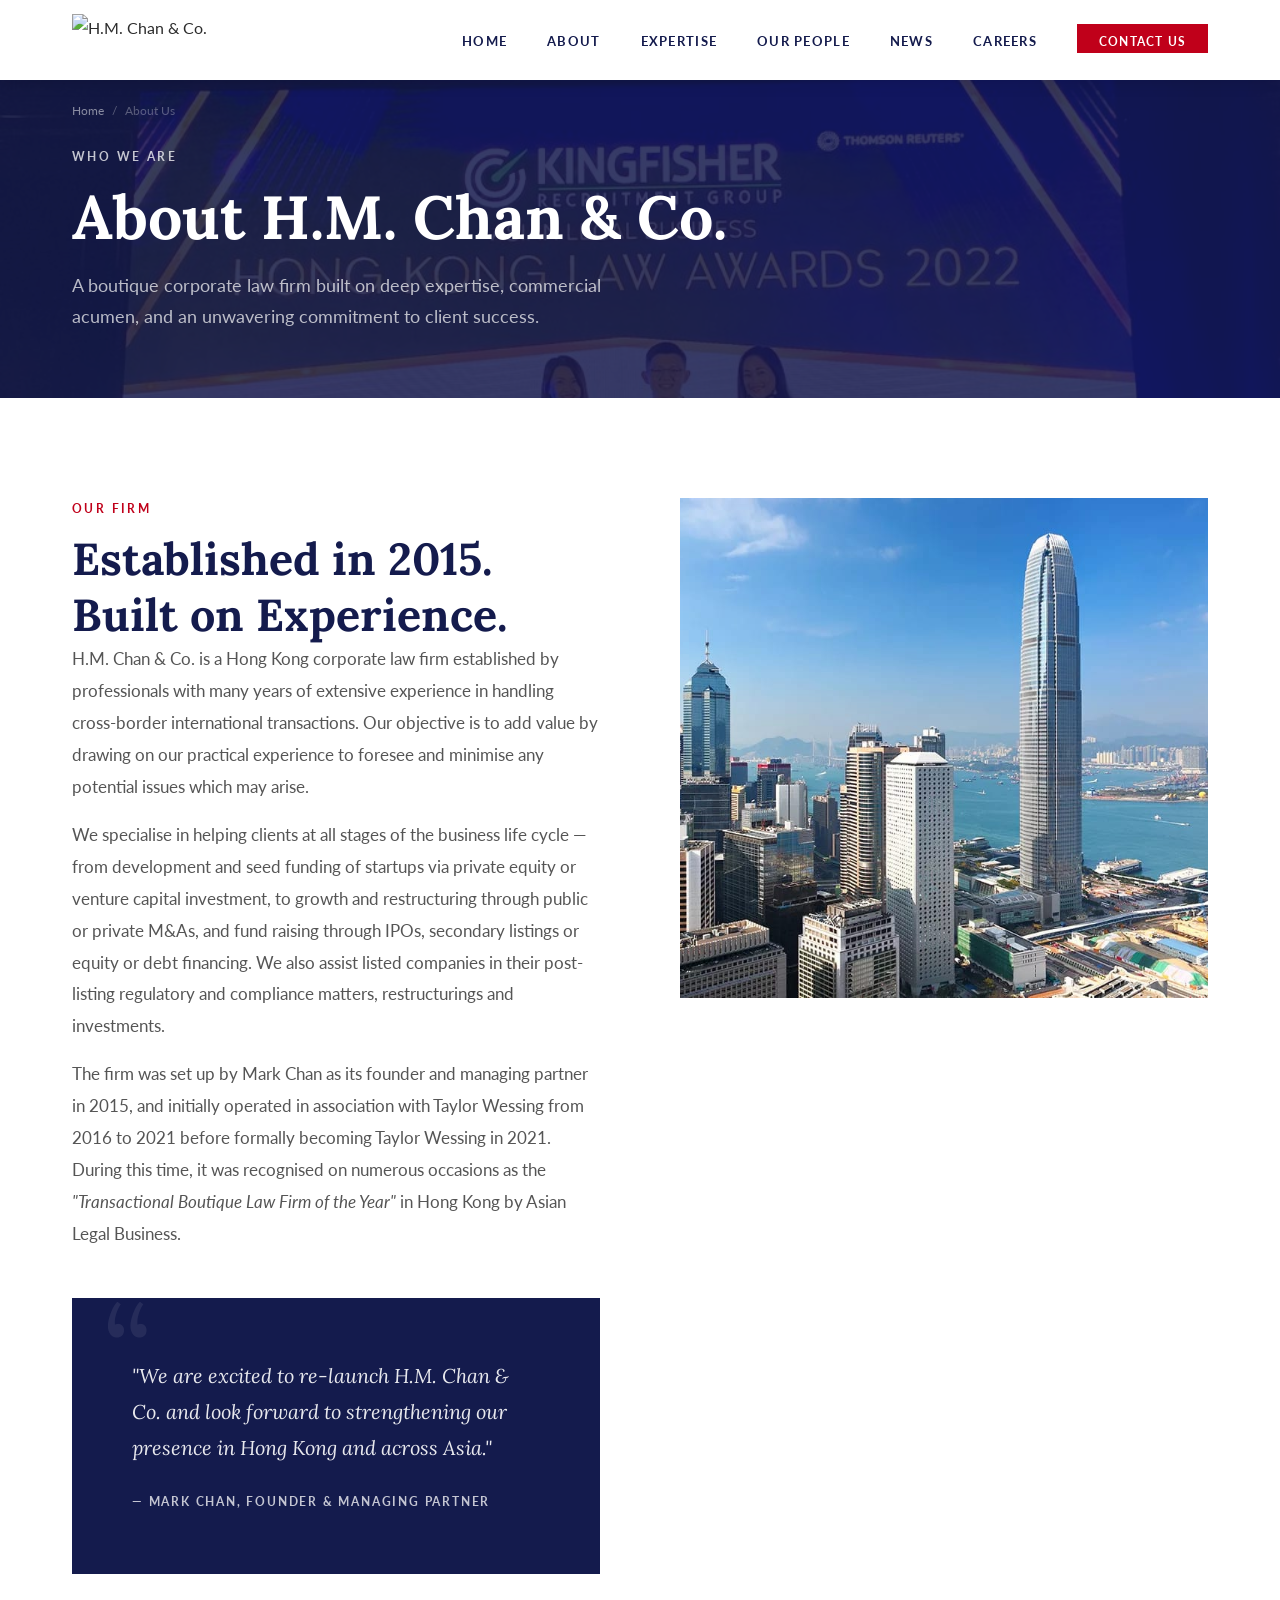
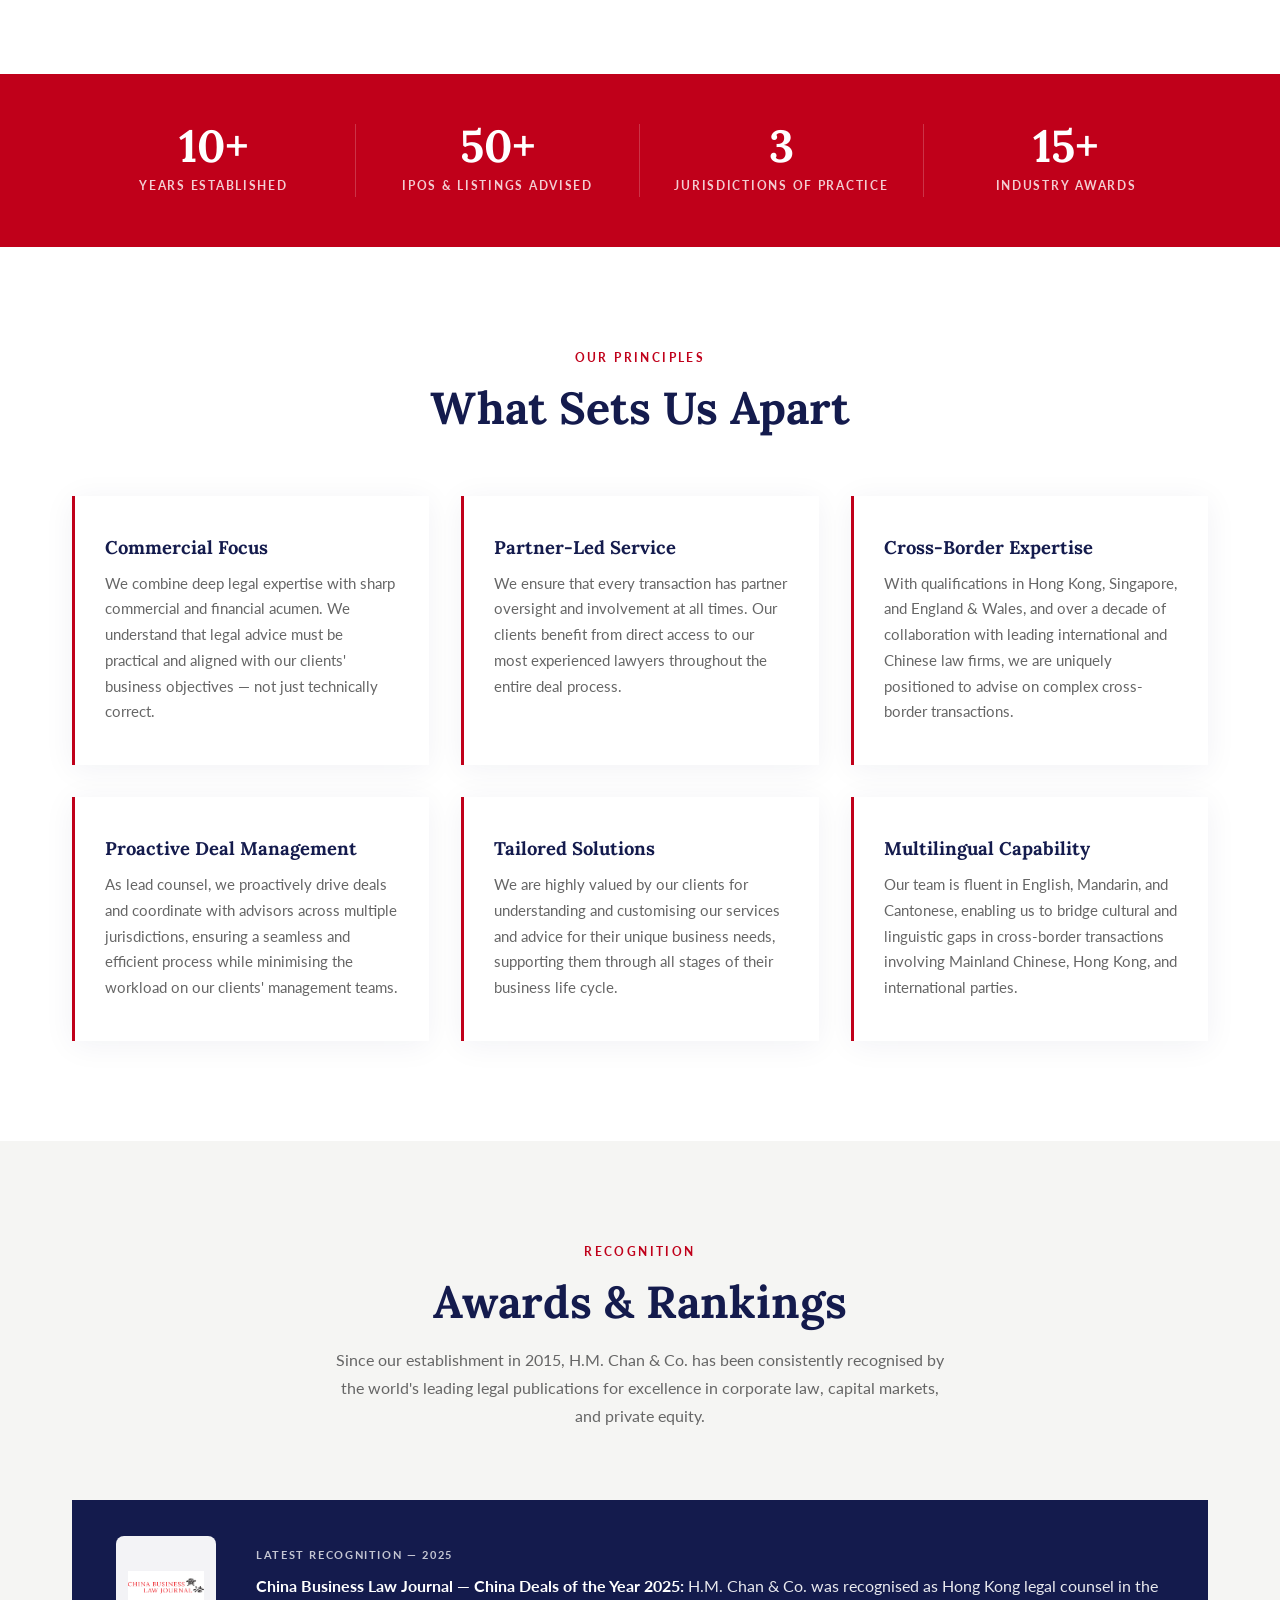
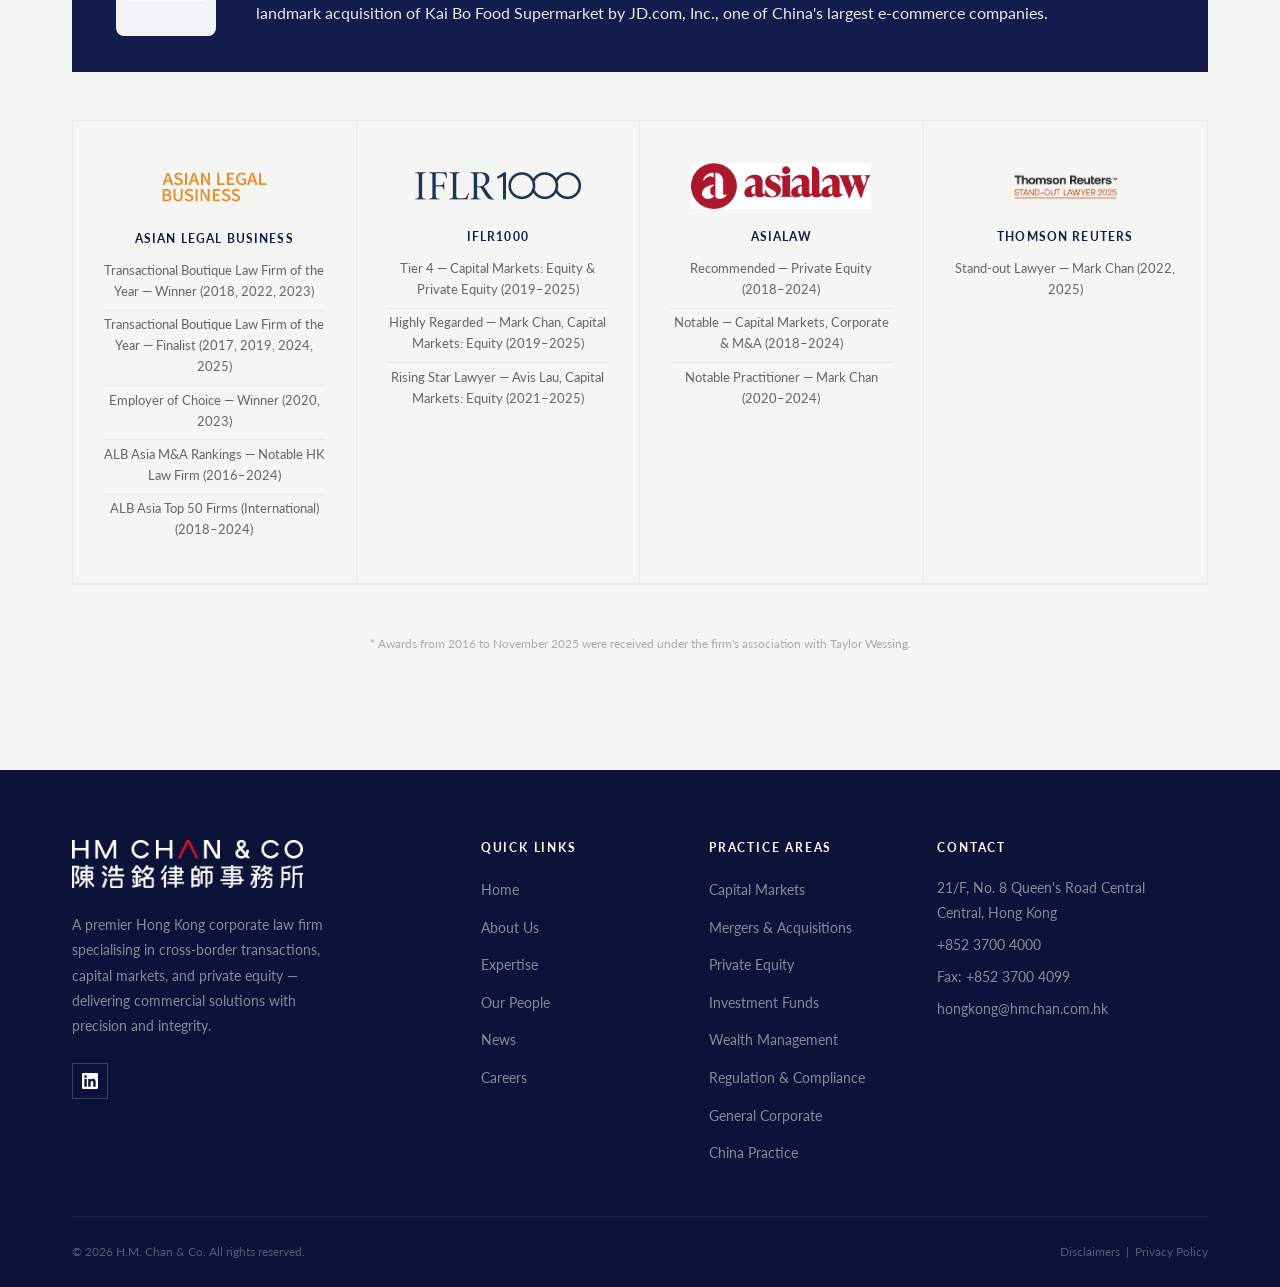
==== about.html @ b3b89264 "Fix: reduce hero tagline font size" ====
<!DOCTYPE html>
<html lang="en">
<head>
  <meta charset="UTF-8" />
  <meta name="viewport" content="width=device-width, initial-scale=1.0" />
  <title>About Us — H.M. Chan &amp; Co.</title>
  <meta name="description" content="H.M. Chan & Co. is a Hong Kong corporate law firm established in 2015 by Mark Chan. Recognised as Transactional Boutique Law Firm of the Year by Asian Legal Business." />
  <link rel="stylesheet" href="css/style.css?v=20260317f" />
  <link rel="stylesheet" href="css/award.css" />
  <link rel="stylesheet" href="css/reveal.css" />
  <style>
    /* Stats strip */
    .about-stats-strip { background: var(--accent); padding: 50px 0; }
    .about-stats-grid { display: grid; grid-template-columns: repeat(4, 1fr); gap: 0; text-align: center; }
    .about-stat-item { padding: 0 2rem; border-right: 1px solid rgba(255,255,255,0.2); }
    .about-stat-item:last-child { border-right: none; }
    .about-stat-item .num { font-family: 'Lora', serif; font-size: 2.8rem; font-weight: 700; color: var(--white); display: block; line-height: 1; }
    .about-stat-item .lbl { font-size: 0.72rem; font-weight: 700; letter-spacing: 0.15em; text-transform: uppercase; color: rgba(255,255,255,0.8); display: block; margin-top: 0.5rem; }

    /* Office photos */
    .office-photos-grid { display: grid; grid-template-columns: 1fr 1fr; gap: 2px; }

    /* Quote block */
    .founder-quote {
      background: var(--primary);
      padding: 60px;
      margin-top: 3rem;
      position: relative;
    }
    .founder-quote::before {
      content: '\201C';
      font-family: 'Lora', serif;
      font-size: 8rem;
      color: rgba(255,255,255,0.08);
      position: absolute;
      top: -10px;
      left: 30px;
      line-height: 1;
    }
    .founder-quote p {
      font-family: 'Lora', serif;
      font-size: 1.25rem;
      font-style: italic;
      color: rgba(255,255,255,0.9);
      line-height: 1.8;
      margin-bottom: 1.25rem;
      position: relative;
      z-index: 1;
    }
    .founder-quote cite {
      font-family: 'Lato', sans-serif;
      font-size: 0.75rem;
      font-style: normal;
      font-weight: 700;
      letter-spacing: 0.15em;
      text-transform: uppercase;
      color: rgba(255,255,255,0.75);
    }

    /* Awards section — with ceremony photo background */
    .awards-section {
      padding: 100px 0;
      background: var(--off-white);
      position: relative;
      overflow: hidden;
    }
    .awards-section::before {
      content: none;
    }
    .awards-section > * { position: relative; z-index: 1; }
    .awards-section .container { position: relative; z-index: 1; }
    .awards-section-header { text-align: center; margin-bottom: 70px; }
    .awards-section-header h2 { color: var(--primary); }
    .awards-section-header p { color: #666; max-width: 620px; margin: 1rem auto 0; font-size: 1rem; }

    /* Award logo grid — Shihui style */
    .award-pub-grid {
      display: grid;
      grid-template-columns: repeat(4, 1fr);
      gap: 0;
      border: 1px solid var(--light-grey);
      margin-bottom: 3rem;
    }
    .award-pub-item {
      padding: 40px 30px;
      border-right: 1px solid var(--light-grey);
      border-bottom: 1px solid var(--light-grey);
      text-align: center;
      transition: background 0.3s;
    }
    .award-pub-item:hover { background: var(--white); }
    .award-pub-item:nth-child(4n) { border-right: none; }
    .award-pub-item img {
      height: 50px;
      width: auto;
      max-width: 180px;
      object-fit: contain;
      margin: 0 auto 1rem;
      filter: none;
      opacity: 1;
      transition: none;
    }
    .award-pub-item:hover img { filter: none; opacity: 1; }
    .award-pub-item .pub-name {
      font-size: 0.72rem;
      font-weight: 700;
      letter-spacing: 0.1em;
      text-transform: uppercase;
      color: var(--primary);
      display: block;
      margin-bottom: 0.5rem;
    }
    .award-pub-item .award-list {
      font-size: 0.82rem;
      color: #666;
      line-height: 1.6;
    }
    .award-pub-item .award-list li {
      padding: 0.2rem 0;
      border-top: 1px solid var(--light-grey);
      margin-top: 0.3rem;
    }
    .award-pub-item .award-list li:first-child { border-top: none; margin-top: 0; }

    /* Highlight box */
    .award-highlight {
      background: var(--primary);
      padding: 36px 44px;
      display: flex;
      align-items: center;
      gap: 2.5rem;
      margin-bottom: 3rem;
    }
    .award-highlight-badge {
      flex-shrink: 0;
      width: 100px;
      height: 100px;
      background: rgba(255,255,255,0.95);
      border-radius: 8px;
      padding: 12px;
      display: flex;
      align-items: center;
      justify-content: center;
    }
    .award-highlight-badge img { width: 100%; height: 100%; object-fit: contain; }
    .award-highlight-text .label {
      font-size: 0.68rem;
      font-weight: 700;
      letter-spacing: 0.15em;
      text-transform: uppercase;
      color: rgba(255,255,255,0.75);
      display: block;
      margin-bottom: 0.5rem;
    }
    .award-highlight-text p {
      color: rgba(255,255,255,0.9);
      font-size: 1rem;
      line-height: 1.7;
      margin-bottom: 0;
    }
    .award-highlight-text strong { color: var(--white); }

    .award-note {
      font-size: 0.75rem;
      color: #aaa;
      text-align: center;
      margin-top: 2rem;
    }

    @media (max-width: 900px) {
      .about-stats-grid { grid-template-columns: 1fr 1fr; gap: 1.5rem; }
      .about-stat-item { border-right: none; }
      .office-photos-grid { grid-template-columns: 1fr; }
      .award-pub-grid { grid-template-columns: repeat(2, 1fr); }
      .award-pub-item:nth-child(4n) { border-right: 1px solid var(--light-grey); }
      .award-pub-item:nth-child(2n) { border-right: none; }
      .award-highlight { flex-direction: column; gap: 1.5rem; }
    }
    @media (max-width: 560px) {
      .award-pub-grid { grid-template-columns: 1fr; }
      .award-pub-item { border-right: none !important; }
      .founder-quote { padding: 40px 30px; }
    }
  </style>
</head>
<body class="page-about">
  <nav id="navbar">
  <div class="nav-inner">
    <a href="/hmchan-co/index.html" class="nav-logo">
      <img src="/hmchan-co/assets/logo-blue.webp" alt="H.M. Chan &amp; Co." style="height:52px;width:auto;" />
    </a>
    <ul class="nav-links">
      <li><a href="/hmchan-co/index.html">Home</a></li>
      <li><a href="/hmchan-co/about.html">About</a></li>
      <li><a href="/hmchan-co/practices.html">Expertise</a></li>
      <li><a href="/hmchan-co/people.html">Our People</a></li>
      <li><a href="/hmchan-co/news.html">News</a></li>
      <li><a href="/hmchan-co/careers.html">Careers</a></li>
      <li><a href="/hmchan-co/contact.html" class="nav-contact-btn">Contact Us</a></li>
    </ul>
    <button class="nav-toggle" aria-label="Toggle navigation">
      <span></span><span></span><span></span>
    </button>
  </div>
</nav>
  <section class="page-hero page-hero-about">
    <div class="container">
      <div class="breadcrumb"><a href="index.html">Home</a><span>/</span><span>About Us</span></div>
      <div class="page-hero-content">
        <span class="section-label">Who We Are</span>
        <h1>About H.M. Chan &amp; Co.</h1>
        <p>A boutique corporate law firm built on deep expertise, commercial acumen, and an unwavering commitment to client success.</p>
      </div>
    </div>
  </section>
  <style>
    .page-hero-about::after {
      background: url('assets/awards-ceremony.jpg') center 30% / cover no-repeat;
      opacity: 0.15;
    }
  </style>

  <!-- OUR FIRM -->
  <section class="section-pad">
    <div class="container">
      <div class="about-intro-grid">
        <div class="about-intro-text" data-reveal>
          <span class="section-label">Our Firm</span>
          <h2>Established in 2015. Built on Experience.</h2>
          <p>H.M. Chan &amp; Co. is a Hong Kong corporate law firm established by professionals with many years of extensive experience in handling cross-border international transactions. Our objective is to add value by drawing on our practical experience to foresee and minimise any potential issues which may arise.</p>
          <p>We specialise in helping clients at all stages of the business life cycle — from development and seed funding of startups via private equity or venture capital investment, to growth and restructuring through public or private M&amp;As, and fund raising through IPOs, secondary listings or equity or debt financing. We also assist listed companies in their post-listing regulatory and compliance matters, restructurings and investments.</p>
          <p>The firm was set up by Mark Chan as its founder and managing partner in 2015, and initially operated in association with Taylor Wessing from 2016 to 2021 before formally becoming Taylor Wessing in 2021. During this time, it was recognised on numerous occasions as the <em>"Transactional Boutique Law Firm of the Year"</em> in Hong Kong by Asian Legal Business.</p>

          <div class="founder-quote" data-reveal>
            <p>"We are excited to re-launch H.M. Chan &amp; Co. and look forward to strengthening our presence in Hong Kong and across Asia."</p>
            <cite>— Mark Chan, Founder &amp; Managing Partner</cite>
          </div>
        </div>
        <div class="about-intro-image" data-reveal>
          <img src="assets/about-hk-ifc.jpg" alt="Hong Kong Central Business District — H.M. Chan &amp; Co. is located at 8 Queen's Road Central" />
        </div>
      </div>
    </div>
  </section>

  <!-- STATS STRIP -->
  <div class="about-stats-strip">
    <div class="container">
      <div class="about-stats-grid">
        <div class="about-stat-item" data-reveal><span class="num">10+</span><span class="lbl">Years Established</span></div>
        <div class="about-stat-item" data-reveal><span class="num">50+</span><span class="lbl">IPOs &amp; Listings Advised</span></div>
        <div class="about-stat-item" data-reveal><span class="num">3</span><span class="lbl">Jurisdictions of Practice</span></div>
        <div class="about-stat-item" data-reveal><span class="num">15+</span><span class="lbl">Industry Awards</span></div>
      </div>
    </div>
  </div>


  <!-- WHAT SETS US APART -->
  <section class="section-pad">
    <div class="container">
      <div style="text-align:center; max-width:600px; margin:0 auto 60px;" data-reveal>
        <span class="section-label">Our Principles</span>
        <h2>What Sets Us Apart</h2>
      </div>
      <div class="values-grid">
        <div class="value-item" data-reveal>
          <h4>Commercial Focus</h4>
          <p>We combine deep legal expertise with sharp commercial and financial acumen. We understand that legal advice must be practical and aligned with our clients' business objectives — not just technically correct.</p>
        </div>
        <div class="value-item" data-reveal>
          <h4>Partner-Led Service</h4>
          <p>We ensure that every transaction has partner oversight and involvement at all times. Our clients benefit from direct access to our most experienced lawyers throughout the entire deal process.</p>
        </div>
        <div class="value-item" data-reveal>
          <h4>Cross-Border Expertise</h4>
          <p>With qualifications in Hong Kong, Singapore, and England &amp; Wales, and over a decade of collaboration with leading international and Chinese law firms, we are uniquely positioned to advise on complex cross-border transactions.</p>
        </div>
        <div class="value-item" data-reveal>
          <h4>Proactive Deal Management</h4>
          <p>As lead counsel, we proactively drive deals and coordinate with advisors across multiple jurisdictions, ensuring a seamless and efficient process while minimising the workload on our clients' management teams.</p>
        </div>
        <div class="value-item" data-reveal>
          <h4>Tailored Solutions</h4>
          <p>We are highly valued by our clients for understanding and customising our services and advice for their unique business needs, supporting them through all stages of their business life cycle.</p>
        </div>
        <div class="value-item" data-reveal>
          <h4>Multilingual Capability</h4>
          <p>Our team is fluent in English, Mandarin, and Cantonese, enabling us to bridge cultural and linguistic gaps in cross-border transactions involving Mainland Chinese, Hong Kong, and international parties.</p>
        </div>
      </div>
    </div>
  </section>

  <!-- AWARDS & RANKINGS — Shihui style -->
  <section class="awards-section">
    <div class="container">
      <div class="awards-section-header" data-reveal>
        <span class="section-label">Recognition</span>
        <h2>Awards &amp; Rankings</h2>
        <p>Since our establishment in 2015, H.M. Chan &amp; Co. has been consistently recognised by the world's leading legal publications for excellence in corporate law, capital markets, and private equity.</p>
      </div>

      <!-- 2025 Highlight -->
      <div class="award-highlight" data-reveal>
        <div class="award-highlight-badge">
          <img src="assets/logo-cblj.png" alt="China Business Law Journal" />
        </div>
        <div class="award-highlight-text">
          <span class="label">Latest Recognition — 2025</span>
          <p><strong>China Business Law Journal — China Deals of the Year 2025:</strong> H.M. Chan &amp; Co. was recognised as Hong Kong legal counsel in the landmark acquisition of Kai Bo Food Supermarket by JD.com, Inc., one of China's largest e-commerce companies.</p>
        </div>
      </div>

      <!-- Award publication logos grid -->
      <div class="award-pub-grid" data-reveal>

        <div class="award-pub-item">
          <img src="assets/logo-alb.png" alt="Asian Legal Business" style="height:52px;width:auto;max-width:220px;" />
          <span class="pub-name">Asian Legal Business</span>
          <ul class="award-list">
            <li>Transactional Boutique Law Firm of the Year — Winner (2018, 2022, 2023)</li>
            <li>Transactional Boutique Law Firm of the Year — Finalist (2017, 2019, 2024, 2025)</li>
            <li>Employer of Choice — Winner (2020, 2023)</li>
            <li>ALB Asia M&amp;A Rankings — Notable HK Law Firm (2016–2024)</li>
            <li>ALB Asia Top 50 Firms (International) (2018–2024)</li>
          </ul>
        </div>

        <div class="award-pub-item">
          <img src="assets/logo-iflr1000.png" alt="IFLR1000" />
          <span class="pub-name">IFLR1000</span>
          <ul class="award-list">
            <li>Tier 4 — Capital Markets: Equity &amp; Private Equity (2019–2025)</li>
            <li>Highly Regarded — Mark Chan, Capital Markets: Equity (2019–2025)</li>
            <li>Rising Star Lawyer — Avis Lau, Capital Markets: Equity (2021–2025)</li>
          </ul>
        </div>

        <div class="award-pub-item">
          <img src="assets/logo-asialaw.png" alt="asialaw" />
          <span class="pub-name">asialaw</span>
          <ul class="award-list">
            <li>Recommended — Private Equity (2018–2024)</li>
            <li>Notable — Capital Markets, Corporate &amp; M&amp;A (2018–2024)</li>
            <li>Notable Practitioner — Mark Chan (2020–2024)</li>
          </ul>
        </div>

        <div class="award-pub-item">
          <img src="assets/logo-tr-standout.png" alt="Thomson Reuters Stand-out Lawyer" style="max-height:80px;max-width:260px;" />
          <span class="pub-name">Thomson Reuters</span>
          <ul class="award-list">
            <li>Stand-out Lawyer — Mark Chan (2022, 2025)</li>
          </ul>
        </div>

      </div>

      <p class="award-note">* Awards from 2016 to November 2025 were received under the firm's association with Taylor Wessing.</p>
    </div>
  </section>

  <div id="footer-placeholder"></div>
  <script src="js/components.js"></script>
  <script src="js/main.js"></script>
</body>
</html>
---- css/style.css ----
/* ============================================================
   H.M. Chan & Co. — Corporate Law Firm Website
   Brand Colors: #141b4d (Navy), #C0001A (Red Accent)
   Fonts: Lora (headings), Lato (body)
   ============================================================ */

/* --- Google Fonts Import --- */
@import url('https://fonts.googleapis.com/css2?family=Lora:ital,wght@0,400;0,600;0,700;1,400&family=Lato:wght@300;400;700&display=swap');

/* Gilroy — local font files */
@font-face {
  font-family: 'Gilroy';
  src: url('../fonts/Gilroy-ExtraBold.woff2') format('woff2');
  font-weight: 800;
  font-style: normal;
  font-display: swap;
}
@font-face {
  font-family: 'Gilroy';
  src: url('../fonts/Gilroy-Light.woff2') format('woff2');
  font-weight: 300;
  font-style: normal;
  font-display: swap;
}

/* --- CSS Variables --- */
:root {
  --primary:    #141b4d;
  --accent:     #C0001A;
  --white:      #ffffff;
  --off-white:  #f5f5f3;
  --light-grey: #e8e8e8;
  --mid-grey:   #999999;
  --text:       #2c2c2c;
  --nav-height: 80px;
}

/* --- Reset & Base --- */
*, *::before, *::after { box-sizing: border-box; margin: 0; padding: 0; }

html { scroll-behavior: smooth; }

body {
  font-family: 'Lato', sans-serif;
  font-size: 16px;
  color: var(--text);
  background: #ffffff;
  line-height: 1.75;
  overflow-x: hidden;
  position: relative;
}

/* Subtle HK skyline watermark on every page */
body::before {
  content: '';
  position: fixed;
  inset: 0;
  background-image: url('../assets/hero-hk-skyline.jpg');
  background-size: cover;
  background-position: center bottom;
  background-attachment: fixed;
  opacity: 0.03;
  pointer-events: none;
  z-index: 0;
}

body > * { position: relative; z-index: 1; }

img { max-width: 100%; height: auto; display: block; }
a  { text-decoration: none; color: inherit; }
ul { list-style: none; }

/* --- Typography --- */
h1, h2, h3, h4, h5 {
  font-family: 'Lora', serif;
  color: var(--primary);
  line-height: 1.25;
  font-weight: 700;
}

h1 { font-size: clamp(2.2rem, 5vw, 3.8rem); }
h2 { font-size: clamp(1.8rem, 3.5vw, 2.8rem); }
h3 { font-size: clamp(1.3rem, 2.5vw, 1.8rem); }
h4 { font-size: 1.15rem; }

p { margin-bottom: 1rem; }

.text-white h1,
.text-white h2,
.text-white h3,
.text-white h4,
.text-white p { color: var(--white); }

.section-label {
  font-family: 'Lato', sans-serif;
  font-size: 0.75rem;
  font-weight: 700;
  letter-spacing: 0.2em;
  text-transform: uppercase;
  color: var(--accent);
  display: block;
  margin-bottom: 0.75rem;
}

/* --- Layout --- */
.container {
  max-width: 1200px;
  margin: 0 auto;
  padding: 0 2rem;
}

.section-pad { padding: 100px 0; }
.section-pad-sm { padding: 60px 0; }

/* --- Buttons --- */
.btn {
  display: inline-block;
  padding: 14px 36px;
  font-family: 'Lato', sans-serif;
  font-size: 0.85rem;
  font-weight: 700;
  letter-spacing: 0.12em;
  text-transform: uppercase;
  border: 2px solid transparent;
  cursor: pointer;
  transition: all 0.3s ease;
}

.btn-primary {
  background: var(--accent);
  color: var(--white);
  border-color: var(--accent);
}
.btn-primary:hover {
  background: transparent;
  color: var(--accent);
}

.btn-outline-white {
  background: transparent;
  color: var(--white);
  border-color: var(--white);
}
.btn-outline-white:hover {
  background: var(--white);
  color: var(--primary);
}

.btn-outline-navy {
  background: transparent;
  color: var(--primary);
  border-color: var(--primary);
}
.btn-outline-navy:hover {
  background: var(--primary);
  color: var(--white);
}

/* ============================================================
   NAVIGATION
   ============================================================ */
#navbar {
  position: fixed;
  top: 0; left: 0; right: 0;
  z-index: 1000;
  height: var(--nav-height);
  display: flex;
  align-items: center;
  background: #ffffff;
  box-shadow: 0 2px 16px rgba(0,0,0,0.12);
  transition: background 0.4s ease, box-shadow 0.4s ease;
}

#navbar.transparent {
  background: rgba(14, 22, 70, 0.92);
  box-shadow: 0 2px 12px rgba(0,0,0,0.18);
}

#navbar.transparent .nav-links a {
  color: rgba(255,255,255,0.9);
}

#navbar.transparent .nav-links a::after {
  background: var(--white);
}

#navbar.transparent .nav-toggle span {
  background: var(--white);
}

#navbar.scrolled {
  background: #ffffff;
  box-shadow: 0 2px 16px rgba(0,0,0,0.12);
}

.nav-inner {
  display: flex;
  align-items: center;
  justify-content: space-between;
  width: 100%;
  max-width: 1200px;
  margin: 0 auto;
  padding: 0 2rem;
}

.nav-logo img { height: 52px; width: auto; }

.nav-links {
  display: flex;
  align-items: center;
  gap: 2.5rem;
}

.nav-links a {
  font-family: 'Lato', sans-serif;
  font-size: 0.8rem;
  font-weight: 700;
  letter-spacing: 0.1em;
  text-transform: uppercase;
  color: var(--primary);
  position: relative;
  padding-bottom: 4px;
  transition: color 0.3s;
}

.nav-links a::after {
  content: '';
  position: absolute;
  bottom: 0; left: 0;
  width: 0; height: 2px;
  background: var(--accent);
  transition: width 0.3s ease;
}
.nav-links a:hover::after,
.nav-links a.active::after { width: 100%; }

.nav-contact-btn {
  background: var(--accent);
  color: var(--white) !important;
  padding: 10px 22px;
  font-size: 0.75rem !important;
  letter-spacing: 0.1em;
  transition: background 0.3s ease !important;
}
.nav-contact-btn:hover { background: #9a0015 !important; }
.nav-contact-btn::after { display: none !important; }

/* Mobile nav toggle */
.nav-toggle {
  display: none;
  flex-direction: column;
  gap: 5px;
  cursor: pointer;
  background: none;
  border: none;
  padding: 4px;
}
.nav-toggle span {
  display: block;
  width: 24px;
  height: 2px;
  background: var(--primary);
  transition: all 0.3s;
}

/* ============================================================
   LANGUAGE SWITCHER
   ============================================================ */
.lang-switcher {
  position: relative;
  margin-left: 1rem;
  flex-shrink: 0;
}

.lang-current {
  display: flex;
  align-items: center;
  gap: 5px;
  background: none;
  border: 1px solid rgba(255,255,255,0.35);
  color: rgba(255,255,255,0.9);
  font-family: 'Lato', sans-serif;
  font-size: 0.72rem;
  font-weight: 700;
  letter-spacing: 0.08em;
  text-transform: uppercase;
  padding: 6px 10px;
  cursor: pointer;
  border-radius: 3px;
  transition: border-color 0.2s, color 0.2s;
}

#navbar.scrolled .lang-current {
  border-color: rgba(20,27,77,0.3);
  color: var(--primary);
}

.lang-current:hover {
  border-color: rgba(255,255,255,0.7);
}

#navbar.scrolled .lang-current:hover {
  border-color: var(--primary);
}

.lang-chevron {
  transition: transform 0.2s;
}

.lang-dropdown {
  display: none;
  position: absolute;
  top: calc(100% + 8px);
  right: 0;
  background: #ffffff;
  border: 1px solid rgba(0,0,0,0.1);
  border-radius: 4px;
  box-shadow: 0 8px 24px rgba(0,0,0,0.12);
  min-width: 160px;
  z-index: 2000;
  overflow: hidden;
}

.lang-dropdown.open {
  display: block;
}

.lang-dropdown li {
  padding: 10px 16px;
  font-family: 'Lato', sans-serif;
  font-size: 0.82rem;
  color: var(--text);
  cursor: pointer;
  transition: background 0.15s;
  white-space: nowrap;
}

.lang-dropdown li:hover {
  background: var(--off-white);
  color: var(--primary);
}

.lang-dropdown li[data-lang="en"] {
  border-bottom: 1px solid var(--light-grey);
  font-weight: 700;
  color: var(--primary);
}

/* Hide Google Translate toolbar */
.goog-te-banner-frame, .skiptranslate { display: none !important; }
body { top: 0 !important; }

/* ============================================================
   HERO SECTION
   ============================================================ */
#hero {
  position: relative;
  height: 100vh;
  min-height: 650px;
  display: flex;
  align-items: center;
  overflow: hidden;
  background-color: var(--primary);
}

.hero-bg {
  position: absolute;
  inset: 0;
  background-image: url('../assets/hero-hk-skyline.jpg');
  background-size: cover;
  background-position: center 60%;
  transform: scale(1.05);
  transition: transform 8s ease;
}

.hero-bg::after {
  content: '';
  position: absolute;
  inset: 0;
  background: linear-gradient(
    135deg,
    rgba(20, 27, 77, 0.82) 0%,
    rgba(20, 27, 77, 0.55) 60%,
    rgba(0,0,0,0.3) 100%
  );
}

.hero-content {
  position: relative;
  z-index: 2;
  max-width: 780px;
  padding-top: 80px;
}

.hero-content .section-label { color: rgba(255,255,255,0.7); }

.hero-content h1 {
  color: var(--white);
  margin-bottom: 1.5rem;
  font-size: clamp(1.9rem, 4vw, 3.2rem);
  font-family: 'Gilroy', 'Lora', serif;
  font-weight: 800;
  letter-spacing: -0.01em;
}

.hero-content h1 em {
  font-style: italic;
  color: rgba(255,255,255,0.75);
}

.hero-content p {
  color: rgba(255,255,255,0.85);
  font-size: 1.1rem;
  max-width: 560px;
  margin-bottom: 2.5rem;
}

.hero-cta { display: flex; gap: 1rem; flex-wrap: wrap; }

.hero-scroll {
  position: absolute;
  bottom: 2.5rem;
  left: 50%;
  transform: translateX(-50%);
  z-index: 2;
  display: flex;
  flex-direction: column;
  align-items: center;
  gap: 8px;
  color: rgba(255,255,255,0.6);
  font-size: 0.7rem;
  letter-spacing: 0.15em;
  text-transform: uppercase;
}

.hero-scroll-line {
  width: 1px;
  height: 50px;
  background: linear-gradient(to bottom, rgba(255,255,255,0.6), transparent);
  animation: scrollPulse 2s ease-in-out infinite;
}

@keyframes scrollPulse {
  0%, 100% { opacity: 0.6; transform: scaleY(1); }
  50% { opacity: 1; transform: scaleY(1.1); }
}

/* ============================================================
   WHY CHOOSE US STRIP
   ============================================================ */
#why-us {
  background: var(--primary);
  padding: 70px 0;
}

.why-us-grid {
  display: grid;
  grid-template-columns: 1fr 1px 1fr 1px 1fr 1px 1fr;
  gap: 0;
  align-items: start;
}

.why-us-divider {
  background: rgba(255,255,255,0.12);
  height: 80px;
  align-self: center;
}

.why-us-item {
  text-align: center;
  padding: 0 2rem;
}

.why-us-icon {
  width: 44px;
  height: 44px;
  margin: 0 auto 1rem;
  color: var(--accent);
}

.why-us-icon svg {
  width: 100%;
  height: 100%;
  stroke: var(--accent);
}

.why-us-item h4 {
  font-family: 'Lora', serif;
  font-size: 1rem;
  font-weight: 700;
  color: var(--white);
  margin-bottom: 0.6rem;
  line-height: 1.3;
}

.why-us-item p {
  font-size: 0.82rem;
  color: rgba(255,255,255,0.6);
  line-height: 1.7;
  margin-bottom: 0;
}

@media (max-width: 900px) {
  .why-us-grid {
    grid-template-columns: 1fr 1fr;
    gap: 2rem;
  }
  .why-us-divider { display: none; }
}

@media (max-width: 560px) {
  .why-us-grid { grid-template-columns: 1fr; }
}

/* ============================================================
   ABOUT SECTION (Homepage)
   ============================================================ */
#about-home {
  background: var(--white);
}

.about-home-grid {
  display: grid;
  grid-template-columns: 1fr 1fr;
  gap: 80px;
  align-items: center;
}

.about-home-image {
  position: relative;
  z-index: 1;
  isolation: isolate;
}

.about-home-image img {
  width: 100%;
  height: 520px;
  object-fit: cover;
}

.about-home-image::before {
  content: '';
  position: absolute;
  top: -20px;
  left: -20px;
  width: 100%;
  height: 100%;
  border: 3px solid var(--accent);
  z-index: -1;
}

.about-home-text .section-label { margin-bottom: 0.5rem; }

.about-home-text h2 { margin-bottom: 1.5rem; }

.about-home-text p {
  color: #555;
  font-size: 1.05rem;
  line-height: 1.85;
}

.about-home-text .btn { margin-top: 1.5rem; }

/* ============================================================
   PRACTICE AREAS
   ============================================================ */
#practices {
  background: var(--off-white);
}

.practices-header {
  text-align: center;
  max-width: 640px;
  margin: 0 auto 60px;
}

.practices-header p { color: #666; font-size: 1.05rem; }

.practices-grid {
  display: grid;
  grid-template-columns: repeat(auto-fit, minmax(280px, 1fr));
  gap: 2px;
}

.practice-card {
  background: var(--white);
  padding: 40px 35px;
  position: relative;
  overflow: hidden;
  transition: transform 0.3s ease, box-shadow 0.3s ease;
  cursor: pointer;
}

.practice-card::before {
  content: '';
  position: absolute;
  bottom: 0; left: 0;
  width: 100%; height: 3px;
  background: var(--accent);
  transform: scaleX(0);
  transform-origin: left;
  transition: transform 0.3s ease;
}

.practice-card:hover { transform: translateY(-6px); box-shadow: 0 20px 50px rgba(20,27,77,0.12); }
.practice-card:hover::before { transform: scaleX(1); }

.practice-icon {
  width: 52px;
  height: 52px;
  margin-bottom: 1.5rem;
  display: flex;
  align-items: center;
  justify-content: center;
}

.practice-icon svg { width: 36px; height: 36px; stroke: var(--primary); }

.practice-card h3 {
  font-size: 1.15rem;
  margin-bottom: 0.75rem;
  color: var(--primary);
}

.practice-card p {
  font-size: 0.9rem;
  color: #666;
  line-height: 1.7;
  margin-bottom: 0;
}

.practice-card .card-arrow {
  display: inline-flex;
  align-items: center;
  gap: 6px;
  margin-top: 1.25rem;
  font-size: 0.8rem;
  font-weight: 700;
  letter-spacing: 0.08em;
  text-transform: uppercase;
  color: var(--accent);
  opacity: 0.7;
  transform: translateX(0);
  transition: all 0.3s ease;
}

.practice-card:hover .card-arrow { opacity: 1; color: var(--primary); gap: 10px; }

/* ============================================================
   OUR PEOPLE (Homepage)
   ============================================================ */
#people-home {
  background: var(--off-white);
  position: relative;
  overflow: hidden;
}

#people-home::before {
  content: '';
  position: absolute;
  inset: 0;
  background-image: none;
  background-size: cover;
  background-position: center;
  opacity: 0.18;
}

.people-home-header {
  text-align: center;
  margin-bottom: 60px;
  position: relative;
  z-index: 1;
}

.people-home-header .section-label { color: var(--mid-grey); }

/* Fix red text on dark backgrounds globally */
#why-us .section-label,
#why-us .why-us-icon svg,
#cta-banner .section-label,
.page-hero .section-label,
.hero-content .section-label,
.award-article .section-label,
.award-article-text .section-label { color: rgba(255,255,255,0.75) !important; }

#why-us .why-us-icon { color: rgba(255,255,255,0.85); }
#why-us .why-us-icon svg { stroke: rgba(255,255,255,0.85); }
.people-home-header h2 { color: var(--primary); }
.people-home-header p { color: var(--text); max-width: 600px; margin: 1rem auto 0; }

.people-grid {
  display: grid;
  grid-template-columns: repeat(auto-fit, minmax(300px, 1fr));
  gap: 2rem;
  position: relative;
  z-index: 1;
}

.person-card {
  background: #ffffff;
  border: 1px solid #e8e8e8;
  overflow: hidden;
  transition: transform 0.3s ease, border-color 0.3s ease;
  box-shadow: 0 4px 20px rgba(0,0,0,0.06);
}

.person-card:hover {
  transform: translateY(-8px);
  border-color: rgba(192,0,26,0.5);
}

.person-photo {
  width: 100%;
  height: 320px;
  object-fit: cover;
  object-position: top center;
  filter: grayscale(20%);
  transition: filter 0.3s ease;
}

.person-card:hover .person-photo { filter: grayscale(0%); }

.person-info {
  padding: 28px 30px;
}

.person-info h3 { color: var(--primary); font-size: 1.3rem; margin-bottom: 0.3rem; }

.person-title {
  font-size: 0.8rem;
  font-weight: 700;
  letter-spacing: 0.12em;
  text-transform: uppercase;
  color: var(--accent);
  display: block;
  margin-bottom: 1rem;
}

/* On dark navy backgrounds (homepage people cards), use light grey */
#people-home .person-title {
  color: #aaaaaa;
}

.person-info p { color: #555; font-size: 0.9rem; line-height: 1.7; }
.person-info .btn { margin-top: 1.25rem; border-color: rgba(20,27,77,0.3); color: var(--primary); font-size: 0.75rem; padding: 10px 24px; }
.person-info .btn:hover { background: var(--primary); border-color: var(--primary); color: var(--white); }}

/* ============================================================
   NEWS SECTION (Homepage)
   ============================================================ */
#news-home {
  background: var(--white);
}

.news-home-header {
  display: flex;
  align-items: flex-end;
  justify-content: space-between;
  margin-bottom: 50px;
}

.news-home-header .view-all {
  font-size: 0.8rem;
  font-weight: 700;
  letter-spacing: 0.1em;
  text-transform: uppercase;
  color: var(--accent);
  display: flex;
  align-items: center;
  gap: 6px;
  transition: gap 0.3s;
}
.news-home-header .view-all:hover { gap: 12px; }

.news-grid {
  display: grid;
  grid-template-columns: repeat(3, 1fr);
  gap: 2rem;
}

.news-card {
  border-top: 3px solid var(--light-grey);
  padding-top: 1.5rem;
  transition: border-color 0.3s;
}

.news-card:hover { border-color: var(--accent); }

.news-card .news-tag {
  font-size: 0.7rem;
  font-weight: 700;
  letter-spacing: 0.15em;
  text-transform: uppercase;
  color: var(--accent);
  display: block;
  margin-bottom: 0.75rem;
}

.news-card h4 {
  font-size: 1rem;
  line-height: 1.4;
  color: var(--primary);
  margin-bottom: 0.75rem;
  transition: color 0.3s;
}
.news-card:hover h4 { color: var(--accent); }

.news-card p { font-size: 0.9rem; color: #666; line-height: 1.7; }

.news-card .news-meta {
  font-size: 0.78rem;
  color: var(--mid-grey);
  margin-top: 1rem;
  display: flex;
  align-items: center;
  gap: 8px;
}

.news-card .news-meta::before {
  content: '';
  display: block;
  width: 20px;
  height: 1px;
  background: var(--mid-grey);
}

/* ============================================================
   CTA BANNER
   ============================================================ */
#cta-banner {
  background: var(--primary);
  padding: 80px 0;
  text-align: center;
  position: relative;
  overflow: hidden;
}

#cta-banner::before {
  content: '';
  position: absolute;
  top: -50%;
  left: -10%;
  width: 50%;
  height: 200%;
  background: radial-gradient(ellipse, rgba(192,0,26,0.12) 0%, transparent 70%);
}

#cta-banner h2 { color: var(--white); margin-bottom: 1rem; }
#cta-banner p { color: rgba(255,255,255,0.7); max-width: 560px; margin: 0 auto 2.5rem; font-size: 1.05rem; }

/* ============================================================
   FOOTER
   ============================================================ */
#footer {
  background: #0c1238;
  color: rgba(255,255,255,0.6);
  padding: 70px 0 0;
}

.footer-grid {
  display: grid;
  grid-template-columns: 2fr 1fr 1fr 1.5fr;
  gap: 3rem;
  padding-bottom: 50px;
  border-bottom: 1px solid rgba(255,255,255,0.08);
}

.footer-brand img { height: 48px; margin-bottom: 1.5rem; }

.footer-brand p {
  font-size: 0.88rem;
  line-height: 1.8;
  color: rgba(255,255,255,0.5);
  max-width: 280px;
}

.footer-col h5 {
  font-family: 'Lato', sans-serif;
  font-size: 0.75rem;
  font-weight: 700;
  letter-spacing: 0.15em;
  text-transform: uppercase;
  color: var(--white);
  margin-bottom: 1.25rem;
}

.footer-col ul { display: flex; flex-direction: column; gap: 0.6rem; }

.footer-col ul li a {
  font-size: 0.88rem;
  color: rgba(255,255,255,0.5);
  transition: color 0.3s;
}
.footer-col ul li a:hover { color: var(--white); }

.footer-contact p {
  font-size: 0.88rem;
  color: rgba(255,255,255,0.5);
  line-height: 1.8;
  margin-bottom: 0.4rem;
}

.footer-contact a { color: rgba(255,255,255,0.5); transition: color 0.3s; }
.footer-contact a:hover { color: var(--white); }

.footer-social {
  display: flex;
  gap: 1rem;
  margin-top: 1.5rem;
}

.footer-social a {
  width: 36px;
  height: 36px;
  border: 1px solid rgba(255,255,255,0.2);
  display: flex;
  align-items: center;
  justify-content: center;
  transition: all 0.3s;
}
.footer-social a:hover { background: var(--accent); border-color: var(--accent); }
.footer-social svg { width: 16px; height: 16px; fill: var(--white); }

.footer-bottom {
  padding: 24px 0;
  display: flex;
  align-items: center;
  justify-content: space-between;
  font-size: 0.78rem;
  color: rgba(255,255,255,0.3);
}

.footer-bottom a { color: rgba(255,255,255,0.3); transition: color 0.3s; }
.footer-bottom a:hover { color: rgba(255,255,255,0.7); }

/* ============================================================
   PAGE HERO (inner pages)
   ============================================================ */
.page-hero {
  background: var(--primary);
  padding: 100px 0 50px;
  position: relative;
  overflow: hidden;
}

.page-hero::after {
  content: '';
  position: absolute;
  inset: 0;
  background-image: url('../assets/office-boardroom.jpg');
  background-size: cover;
  background-position: center center;
  opacity: 0.15;
  z-index: 0;
}

.page-hero-content { position: relative; z-index: 1; }

.page-hero .section-label { color: rgba(255,255,255,0.6); }
.page-hero h1 { color: var(--white); margin-top: 0.5rem; }
.page-hero p { color: rgba(255,255,255,0.7); max-width: 600px; margin-top: 1rem; font-size: 1.1rem; }

.breadcrumb {
  display: flex;
  align-items: center;
  gap: 8px;
  font-size: 0.78rem;
  color: rgba(255,255,255,0.5);
  margin-bottom: 1.5rem;
  position: relative;
  z-index: 1;
}
.breadcrumb a { color: rgba(255,255,255,0.5); transition: color 0.3s; }
.breadcrumb a:hover { color: var(--white); }
.breadcrumb span { color: rgba(255,255,255,0.3); }

/* ============================================================
   ABOUT PAGE
   ============================================================ */
.about-intro-grid {
  display: grid;
  grid-template-columns: 1fr 1fr;
  gap: 80px;
  align-items: start;
}

.about-intro-text p { color: #555; font-size: 1.05rem; line-height: 1.9; }

.about-intro-image img {
  width: 100%;
  height: 500px;
  object-fit: cover;
}

.values-grid {
  display: grid;
  grid-template-columns: repeat(3, 1fr);
  gap: 2rem;
  margin-top: 60px;
}

.value-item {
  padding: 40px 30px;
  background: var(--white);
  border-left: 3px solid var(--accent);
  box-shadow: 0 4px 30px rgba(20,27,77,0.06);
}

.value-item h4 { color: var(--primary); margin-bottom: 0.75rem; }
.value-item p { font-size: 0.92rem; color: #666; margin-bottom: 0; }

/* ============================================================
   PRACTICE AREAS PAGE
   ============================================================ */
.practices-page-grid {
  display: grid;
  grid-template-columns: repeat(auto-fit, minmax(320px, 1fr));
  gap: 2rem;
}

.practice-page-card {
  position: relative;
  overflow: hidden;
  height: 360px;
  cursor: pointer;
}

.practice-page-card img {
  width: 100%;
  height: 100%;
  object-fit: cover;
  transition: transform 0.5s ease;
}

.practice-page-card:hover img { transform: scale(1.06); }

.practice-page-card .overlay {
  position: absolute;
  inset: 0;
  background: linear-gradient(to top, rgba(20,27,77,0.92) 0%, rgba(20,27,77,0.3) 60%, transparent 100%);
  display: flex;
  flex-direction: column;
  justify-content: flex-end;
  padding: 35px;
  transition: background 0.3s;
}

.practice-page-card:hover .overlay {
  background: linear-gradient(to top, rgba(20,27,77,0.97) 0%, rgba(20,27,77,0.6) 60%, rgba(20,27,77,0.2) 100%);
}

.practice-page-card .overlay h3 { color: var(--white); font-size: 1.3rem; }

.practice-page-card .overlay p {
  color: rgba(255,255,255,0.7);
  font-size: 0.88rem;
  margin-top: 0.75rem;
  max-height: 0;
  overflow: hidden;
  transition: max-height 0.4s ease;
}

.practice-page-card:hover .overlay p { max-height: 120px; }

/* ============================================================
   OUR PEOPLE PAGE
   ============================================================ */
.people-page-intro {
  max-width: 760px;
  margin: 0 auto 60px;
  text-align: center;
}

.people-page-intro p { color: #555; font-size: 1.05rem; line-height: 1.85; }

.people-page-grid {
  display: grid;
  grid-template-columns: repeat(auto-fit, minmax(320px, 1fr));
  gap: 3rem;
}

.people-page-card {
  display: grid;
  grid-template-columns: 180px 1fr;
  gap: 2rem;
  align-items: start;
  padding: 2rem;
  background: var(--white);
  box-shadow: 0 4px 30px rgba(20,27,77,0.07);
  border-top: 3px solid var(--primary);
  transition: box-shadow 0.3s, border-color 0.3s;
}

.people-page-card:hover {
  box-shadow: 0 12px 50px rgba(20,27,77,0.14);
  border-color: var(--accent);
}

.people-page-card img {
  width: 180px;
  height: 220px;
  object-fit: cover;
  object-position: top;
}

.people-page-card-info h3 { font-size: 1.4rem; margin-bottom: 0.3rem; }

.people-page-card-info .title {
  font-size: 0.78rem;
  font-weight: 700;
  letter-spacing: 0.12em;
  text-transform: uppercase;
  color: #888;
  display: block;
  margin-bottom: 1rem;
}

.people-page-card-info p { font-size: 0.9rem; color: #555; line-height: 1.75; }

/* ============================================================
   NEWS PAGE
   ============================================================ */
.news-page-grid {
  display: grid;
  grid-template-columns: repeat(auto-fit, minmax(340px, 1fr));
  gap: 2.5rem;
}

.news-page-card {
  background: var(--white);
  box-shadow: 0 4px 20px rgba(20,27,77,0.06);
  overflow: hidden;
  transition: box-shadow 0.3s, transform 0.3s;
}

.news-page-card:hover {
  box-shadow: 0 16px 50px rgba(20,27,77,0.14);
  transform: translateY(-6px);
}

.news-page-card .news-body { padding: 28px 30px; }

.news-page-card .news-tag {
  font-size: 0.7rem;
  font-weight: 700;
  letter-spacing: 0.15em;
  text-transform: uppercase;
  color: var(--accent);
  display: block;
  margin-bottom: 0.75rem;
}

.news-page-card h3 { font-size: 1.05rem; line-height: 1.45; color: var(--primary); margin-bottom: 0.75rem; }
.news-page-card p { font-size: 0.88rem; color: #666; line-height: 1.7; }

.news-page-card .read-more {
  display: inline-flex;
  align-items: center;
  gap: 6px;
  margin-top: 1.25rem;
  font-size: 0.78rem;
  font-weight: 700;
  letter-spacing: 0.08em;
  text-transform: uppercase;
  color: var(--primary);
  transition: color 0.3s, gap 0.3s;
}
.news-page-card:hover .read-more { color: var(--accent); gap: 10px; }

/* ============================================================
   CAREERS PAGE
   ============================================================ */
.careers-intro-grid {
  display: grid;
  grid-template-columns: 1fr 1fr;
  gap: 80px;
  align-items: center;
}

.careers-intro-text p { color: #555; font-size: 1.05rem; line-height: 1.9; }

.careers-intro-image img {
  width: 100%;
  height: 360px;
  object-fit: cover;
  border-radius: 4px;
}

.careers-programs {
  background: var(--off-white);
}

.programs-grid {
  display: grid;
  grid-template-columns: 1fr 1fr;
  gap: 2rem;
}

.program-card {
  background: var(--white);
  padding: 45px 40px;
  border-top: 4px solid var(--primary);
  transition: border-color 0.3s;
}
.program-card:hover { border-color: var(--accent); }

.program-card h3 { color: var(--primary); margin-bottom: 1rem; }
.program-card p { color: #555; font-size: 0.95rem; line-height: 1.8; }

.program-dates {
  margin-top: 1.5rem;
  padding-top: 1.5rem;
  border-top: 1px solid var(--light-grey);
}

.program-dates h5 {
  font-family: 'Lato', sans-serif;
  font-size: 0.75rem;
  font-weight: 700;
  letter-spacing: 0.12em;
  text-transform: uppercase;
  color: var(--mid-grey);
  margin-bottom: 0.75rem;
}

.program-dates p { font-size: 0.88rem; color: #555; margin-bottom: 0.3rem; }

/* ============================================================
   CONTACT PAGE
   ============================================================ */
.contact-grid {
  display: grid;
  grid-template-columns: 1fr 1.4fr;
  gap: 80px;
  align-items: start;
}

.contact-info h3 { margin-bottom: 1.5rem; }
.contact-info p { color: #555; font-size: 0.95rem; line-height: 1.8; margin-bottom: 0.5rem; }
.contact-info a { color: var(--primary); transition: color 0.3s; }
.contact-info a:hover { color: var(--accent); }

.contact-detail-item {
  display: flex;
  gap: 1rem;
  align-items: flex-start;
  margin-bottom: 1.5rem;
}

.contact-detail-item svg {
  width: 20px;
  height: 20px;
  stroke: var(--accent);
  flex-shrink: 0;
  margin-top: 2px;
}

.contact-detail-item div { font-size: 0.92rem; color: #555; line-height: 1.7; }
.contact-detail-item div strong { color: var(--primary); display: block; font-size: 0.78rem; letter-spacing: 0.1em; text-transform: uppercase; margin-bottom: 0.2rem; }

.contact-map {
  margin-top: 2rem;
  height: 240px;
  background: var(--light-grey);
  overflow: hidden;
}

.contact-map iframe { width: 100%; height: 100%; border: none; }

.contact-form-wrap { background: var(--off-white); padding: 50px; }

.contact-form-wrap h3 { margin-bottom: 2rem; }

.form-row {
  display: grid;
  grid-template-columns: 1fr 1fr;
  gap: 1.5rem;
}

.form-group { margin-bottom: 1.5rem; }

.form-group label {
  display: block;
  font-size: 0.75rem;
  font-weight: 700;
  letter-spacing: 0.1em;
  text-transform: uppercase;
  color: var(--primary);
  margin-bottom: 0.5rem;
}

.form-group input,
.form-group textarea,
.form-group select {
  width: 100%;
  padding: 14px 16px;
  border: 1px solid var(--light-grey);
  background: var(--white);
  font-family: 'Lato', sans-serif;
  font-size: 0.95rem;
  color: var(--text);
  outline: none;
  transition: border-color 0.3s;
}

.form-group input:focus,
.form-group textarea:focus,
.form-group select:focus { border-color: var(--primary); }

.form-group textarea { height: 140px; resize: vertical; }

.form-group .disclaimer {
  font-size: 0.78rem;
  color: var(--mid-grey);
  margin-top: 0.5rem;
}

/* ============================================================
   DISCLAIMERS PAGE
   ============================================================ */
.disclaimers-content {
  max-width: 800px;
  margin: 0 auto;
}

.disclaimers-content h3 { margin: 2rem 0 1rem; color: var(--primary); }
.disclaimers-content p { color: #555; font-size: 0.95rem; line-height: 1.85; }

/* ============================================================
   RESPONSIVE
   ============================================================ */
@media (max-width: 1024px) {
  .about-home-grid,
  .about-intro-grid,
  .careers-intro-grid,
  .contact-grid { grid-template-columns: 1fr; gap: 3rem; }

  .about-home-image::before { display: none; }

  .footer-grid { grid-template-columns: 1fr 1fr; }

  .intro-grid { grid-template-columns: 1fr 1fr 1fr; }
  .intro-divider { display: none; }

  .news-grid { grid-template-columns: 1fr 1fr; }

  .people-page-card { grid-template-columns: 1fr; }
  .people-page-card img { width: 100%; height: 280px; }

  .programs-grid { grid-template-columns: 1fr; }
}

@media (max-width: 768px) {
  :root { --nav-height: 70px; }

  .nav-links { display: none; }
  .nav-toggle { display: flex; }

  .nav-links.open {
    display: flex;
    flex-direction: column;
    position: fixed;
    top: var(--nav-height);
    left: 0; right: 0;
    background: var(--primary);
    padding: 2rem;
    gap: 1.5rem;
    box-shadow: 0 10px 30px rgba(0,0,0,0.3);
  }

  .nav-links.open a {
    color: rgba(255,255,255,0.9) !important;
  }

  .section-pad { padding: 70px 0; }

  .intro-grid { grid-template-columns: 1fr; gap: 2rem; text-align: center; }

  .news-grid { grid-template-columns: 1fr; }

  .values-grid { grid-template-columns: 1fr; }

  .footer-grid { grid-template-columns: 1fr; }

  .footer-bottom { flex-direction: column; gap: 0.5rem; text-align: center; }

  .form-row { grid-template-columns: 1fr; }

  .contact-form-wrap { padding: 30px; }

  .news-home-header { flex-direction: column; align-items: flex-start; gap: 1rem; }
}

/* ============================================================
   JOB CARD (Careers Page)
   ============================================================ */
.job-card {
  background: var(--white);
  box-shadow: 0 4px 30px rgba(20,27,77,0.08);
  border-top: 4px solid var(--accent);
  overflow: hidden;
}

.job-card-header {
  display: flex;
  align-items: flex-start;
  justify-content: space-between;
  gap: 2rem;
  padding: 36px 44px;
  background: var(--primary);
  flex-wrap: wrap;
}

.job-tag {
  display: inline-block;
  background: var(--accent);
  color: var(--white);
  font-size: 0.65rem;
  font-weight: 700;
  letter-spacing: 0.12em;
  text-transform: uppercase;
  padding: 4px 12px;
  margin-bottom: 0.75rem;
}

.job-card-header h3 {
  color: var(--white);
  font-size: 1.6rem;
  margin-bottom: 0.3rem;
}

.job-location {
  color: rgba(255,255,255,0.55);
  font-size: 0.88rem;
  margin: 0;
}

.job-card-body {
  padding: 40px 44px;
}

.job-card-body p {
  color: #555;
  line-height: 1.85;
  margin-bottom: 1rem;
}

.job-details-grid {
  display: grid;
  grid-template-columns: 1fr 1fr;
  gap: 2rem 3rem;
  margin: 2rem 0;
  padding: 2rem;
  background: var(--off-white);
  border-left: 4px solid var(--primary);
}

.job-detail-col h5 {
  font-family: 'Lato', sans-serif;
  font-size: 0.75rem;
  font-weight: 700;
  letter-spacing: 0.12em;
  text-transform: uppercase;
  color: var(--accent);
  margin-bottom: 1rem;
}

.job-detail-col ul {
  list-style: none;
  padding: 0;
  display: flex;
  flex-direction: column;
  gap: 0.6rem;
}

.job-detail-col ul li {
  font-size: 0.9rem;
  color: #555;
  line-height: 1.6;
  padding-left: 1rem;
  position: relative;
}

.job-detail-col ul li::before {
  content: '—';
  position: absolute;
  left: 0;
  color: var(--accent);
  font-weight: 700;
}

.job-apply-box {
  background: var(--primary);
  padding: 20px 28px;
  margin-top: 1.5rem;
}

.job-apply-box p {
  color: rgba(255,255,255,0.8) !important;
  margin: 0 !important;
  font-size: 0.92rem;
}

.job-apply-box a {
  color: rgba(255,255,255,0.9);
  font-weight: 700;
  transition: color 0.3s;
  text-decoration: underline;
}

.job-apply-box a:hover { color: var(--white); }

@media (max-width: 900px) {
  .job-details-grid { grid-template-columns: 1fr; }
  .job-card-header { padding: 28px 28px; }
  .job-card-body { padding: 28px 28px; }
}

/* ============================================================
   PER-PAGE HERO PHOTO BACKGROUNDS
   ============================================================ */
.page-hero-about::after {
  background-image: url('../assets/office-trophies.jpg');
  background-position: center 40%;
  opacity: 0.30;
}
.page-hero-people::after {
  background-image: url('../assets/office-boardroom.jpg');
  background-position: center 30%;
  opacity: 0.35;
}
.page-hero-news::after {
  background-image: url('../assets/office-boardroom.jpg');
  background-position: center 40%;
  opacity: 0.30;
}
.page-hero-practices::after {
  background-image: url('../assets/office-corridor.jpg');
  background-position: center center;
  opacity: 0.25;
}
.page-hero-careers::after {
  background-image: url('../assets/office-signage.jpg');
  background-position: center center;
  opacity: 0.25;
}
.page-hero-contact::after {
  background-image: url('../assets/office-entrance-view.jpg');
  background-position: center center;
  opacity: 0.25;
}
/* cache-bust: 1773725295 */
---- css/award.css ----
/* ============================================================
   Award Feature & Gallery Strip Styles
   ============================================================ */

/* --- Award Ticker Banner --- */
#award-ticker {
  background: var(--primary);
  border-bottom: 2px solid var(--accent);
  padding: 12px 0;
  position: fixed;
  top: var(--nav-height);
  left: 0;
  right: 0;
  z-index: 998;
}

.ticker-inner {
  max-width: 1200px;
  margin: 0 auto;
  padding: 0 2rem;
  display: flex;
  align-items: center;
  gap: 1rem;
  flex-wrap: wrap;
}

.ticker-badge {
  background: var(--accent);
  color: var(--white);
  font-size: 0.7rem;
  font-weight: 700;
  letter-spacing: 0.1em;
  text-transform: uppercase;
  padding: 4px 12px;
  white-space: nowrap;
  flex-shrink: 0;
}

.ticker-text {
  color: rgba(255,255,255,0.85);
  font-size: 0.85rem;
  flex: 1;
}

.ticker-text strong { color: var(--white); }

.ticker-link {
  color: var(--accent);
  font-size: 0.8rem;
  font-weight: 700;
  letter-spacing: 0.08em;
  white-space: nowrap;
  flex-shrink: 0;
  transition: color 0.3s;
}
.ticker-link:hover { color: #ff2040; }

/* Adjust hero top padding when ticker is present */
#hero { padding-top: 0; }

/* --- Award Feature Section --- */
#award-feature {
  background: var(--white);
  border-top: 4px solid var(--accent);
}

.award-grid {
  display: grid;
  grid-template-columns: 1fr 1.1fr;
  gap: 70px;
  align-items: center;
}

.award-image-col { position: relative; }

.award-badge-wrap { position: relative; display: inline-block; width: 100%; }

.award-office-img {
  width: 100%;
  height: 460px;
  object-fit: cover;
  display: block;
}

.award-badge {
  position: absolute;
  bottom: -20px;
  right: -20px;
  width: 200px;
  height: auto;
  background: transparent;
  border-radius: 0;
  display: flex;
  align-items: center;
  justify-content: center;
  box-shadow: none;
  border: none;
  filter: drop-shadow(0 4px 16px rgba(0,0,0,0.35));
}

.award-badge-inner {
  text-align: center;
  color: var(--white);
  padding: 10px;
}

.award-badge-inner .award-year {
  display: block;
  font-family: 'Lora', serif;
  font-size: 1.6rem;
  font-weight: 700;
  line-height: 1;
}

.award-badge-inner .award-title {
  display: block;
  font-size: 0.6rem;
  font-weight: 700;
  letter-spacing: 0.05em;
  text-transform: uppercase;
  line-height: 1.3;
  margin: 4px 0;
}

.award-badge-inner .award-pub {
  display: block;
  font-size: 0.5rem;
  opacity: 0.8;
  line-height: 1.3;
}

.award-text-col .award-lead {
  font-size: 1.1rem;
  color: #444;
  line-height: 1.8;
  margin-bottom: 1rem;
}

.award-text-col p { color: #555; line-height: 1.85; }

.award-detail-box {
  background: var(--off-white);
  border-left: 4px solid var(--accent);
  padding: 24px 28px;
  margin-top: 1.5rem;
  display: grid;
  grid-template-columns: 1fr 1fr;
  gap: 1rem 2rem;
}

.award-detail-item { display: flex; flex-direction: column; gap: 3px; }

.detail-label {
  font-size: 0.7rem;
  font-weight: 700;
  letter-spacing: 0.12em;
  text-transform: uppercase;
  color: var(--accent);
}

.detail-value {
  font-size: 0.92rem;
  color: var(--primary);
  font-weight: 600;
}

/* --- Office Gallery Strip --- */
#office-gallery {
  overflow: hidden;
  background: var(--primary);
}

.gallery-strip {
  display: flex;
  height: 260px;
}

.gallery-item {
  flex: 1;
  overflow: hidden;
  position: relative;
}

.gallery-item img {
  width: 100%;
  height: 100%;
  object-fit: cover;
  filter: brightness(0.75) saturate(0.8);
  transition: filter 0.4s ease, transform 0.5s ease;
}

.gallery-item:hover img {
  filter: brightness(0.95) saturate(1);
  transform: scale(1.06);
}

/* --- Person Photo Placeholder --- */
.person-photo-wrap {
  width: 100%;
  height: 300px;
  overflow: hidden;
}

.person-photo-placeholder {
  width: 100%;
  height: 100%;
  background: rgba(255,255,255,0.06);
  display: flex;
  flex-direction: column;
  align-items: center;
  justify-content: center;
  gap: 1rem;
  border-bottom: 1px solid rgba(255,255,255,0.1);
}

.person-photo-placeholder svg {
  width: 64px;
  height: 64px;
}

.person-photo-placeholder span {
  font-size: 0.75rem;
  letter-spacing: 0.1em;
  text-transform: uppercase;
  color: rgba(255,255,255,0.3);
}

.person-photo-real {
  width: 100%;
  height: 300px;
  object-fit: cover;
  object-position: top center;
}

/* --- Featured News Card --- */
.news-card.featured-news {
  border-top-color: var(--accent);
  border-top-width: 3px;
  background: linear-gradient(135deg, rgba(192,0,26,0.04) 0%, transparent 60%);
}

/* --- Responsive --- */
@media (max-width: 1024px) {
  .award-grid { grid-template-columns: 1fr; gap: 3rem; }
  .award-badge { bottom: -16px; right: 16px; width: 120px; height: 120px; }
  .award-office-img { height: 340px; }
}

@media (max-width: 768px) {
  .gallery-strip { height: 160px; }
  .award-detail-box { grid-template-columns: 1fr; }
  .ticker-inner { gap: 0.5rem; }
  .ticker-text { font-size: 0.78rem; }
}
---- css/reveal.css ----
/* ============================================================
   Scroll Reveal Animations — Fast & Snappy
   ============================================================ */

[data-reveal] {
  opacity: 0;
  transform: translateY(10px);
  transition: opacity 0.25s ease, transform 0.25s ease;
}

[data-reveal].revealed {
  opacity: 1;
  transform: translateY(0);
}

/* Stagger children — very short delays */
[data-reveal]:nth-child(2) { transition-delay: 0.03s; }
[data-reveal]:nth-child(3) { transition-delay: 0.06s; }
[data-reveal]:nth-child(4) { transition-delay: 0.09s; }
[data-reveal]:nth-child(5) { transition-delay: 0.12s; }
[data-reveal]:nth-child(6) { transition-delay: 0.15s; }
[data-reveal]:nth-child(7) { transition-delay: 0.18s; }
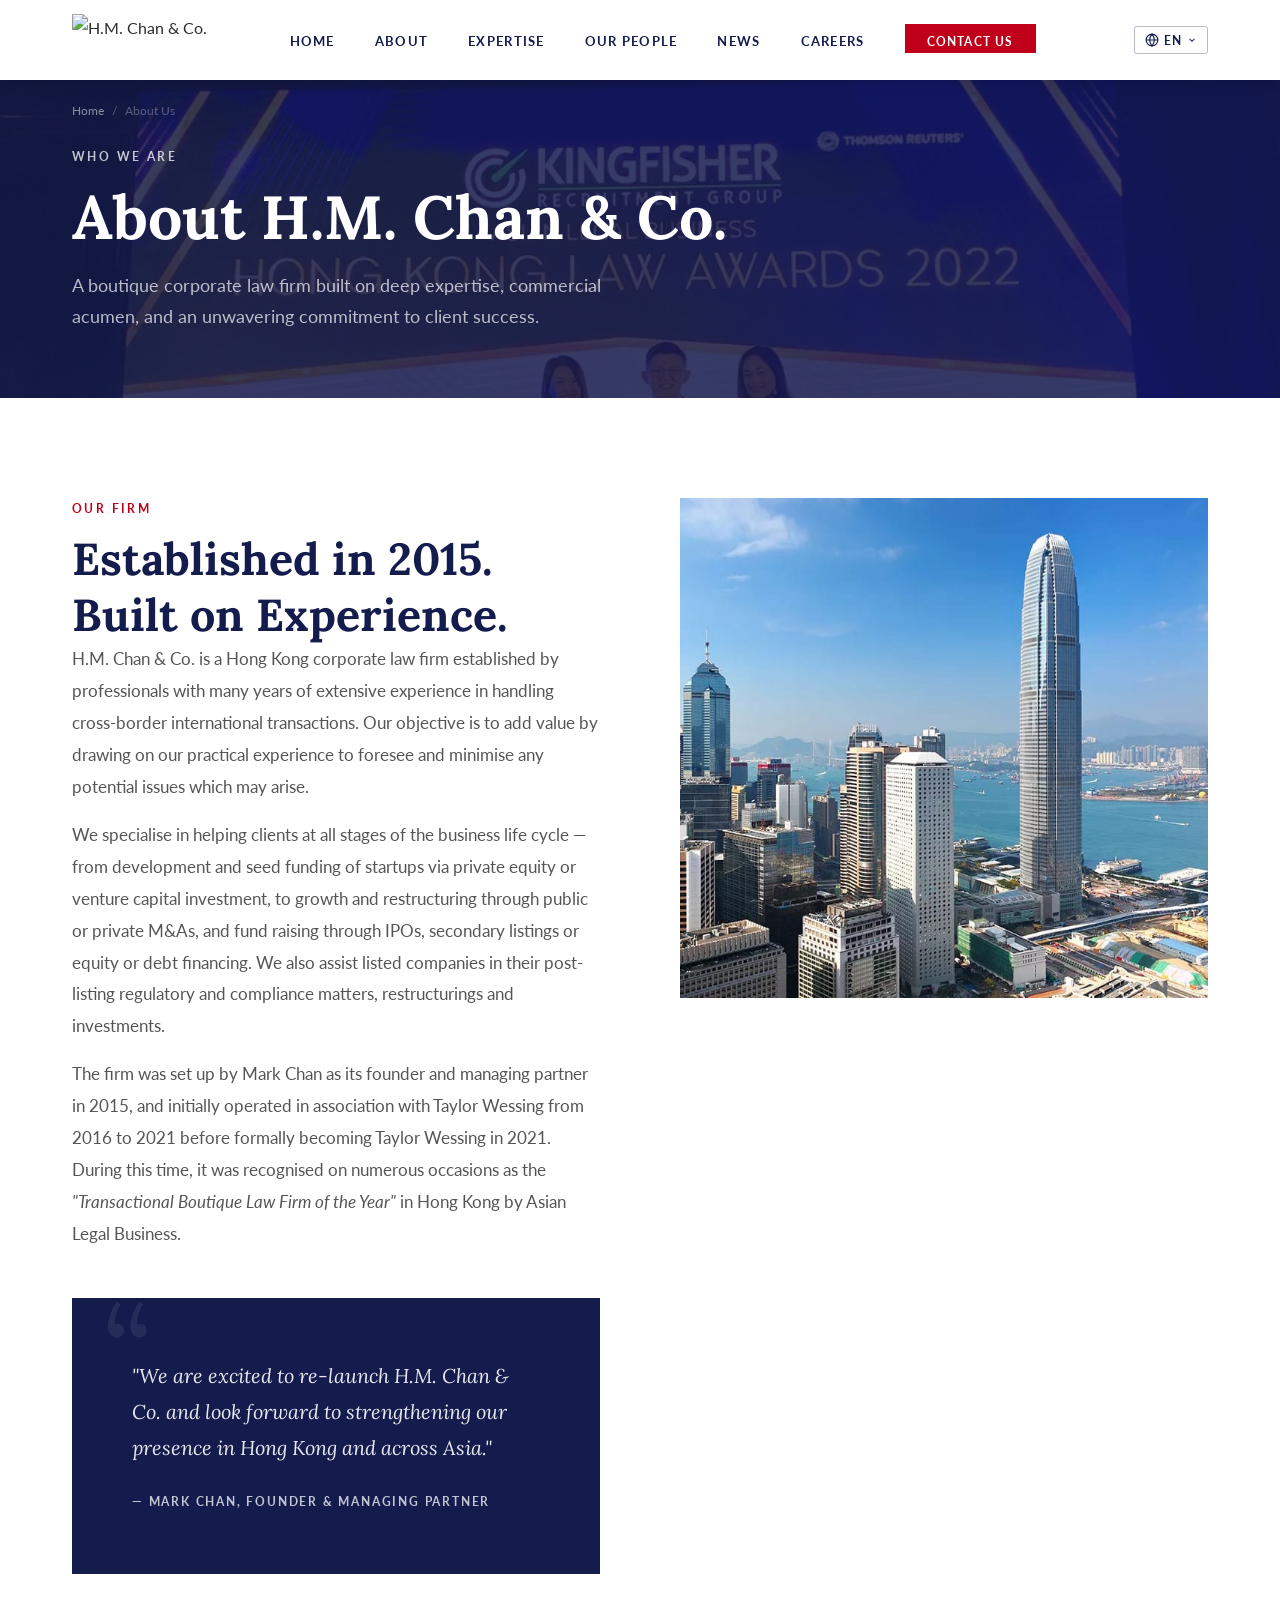
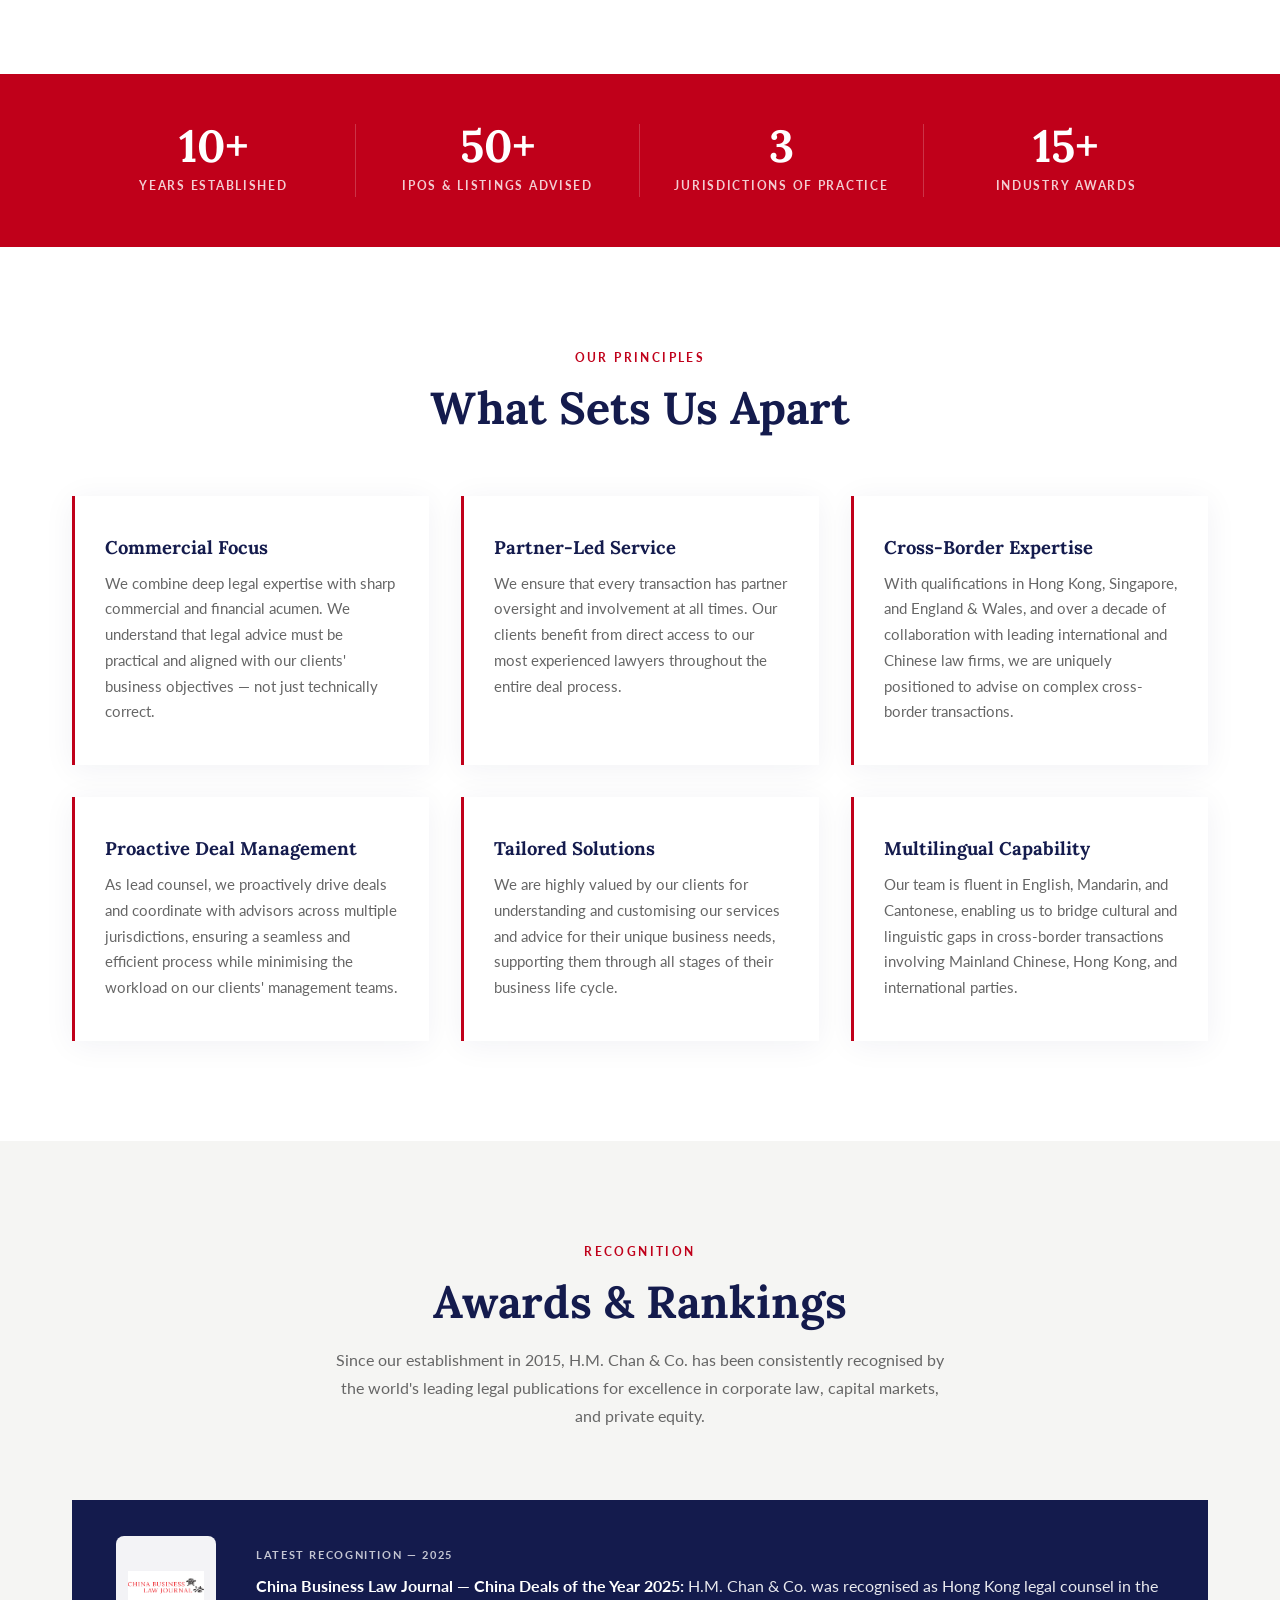
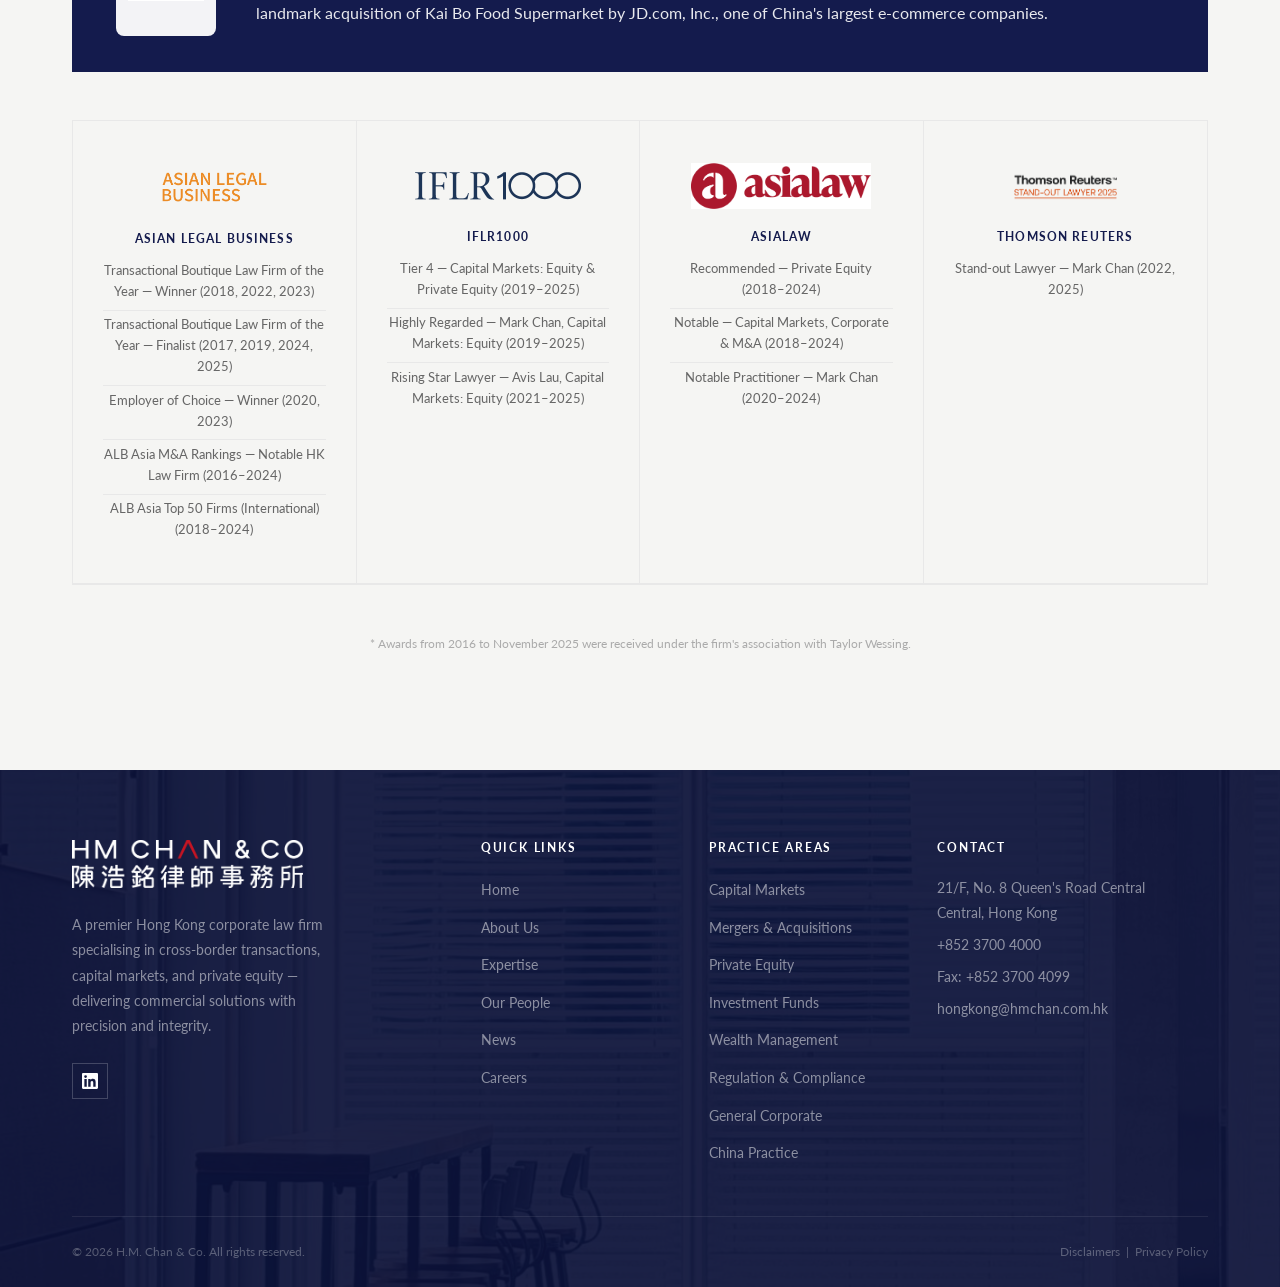
==== commit f278cc83: "Add lang switcher to all pages; vary background photos across navy sections" ====
--- a/about.html
+++ b/about.html
@@ -5,7 +5,7 @@
   <meta name="viewport" content="width=device-width, initial-scale=1.0" />
   <title>About Us — H.M. Chan &amp; Co.</title>
   <meta name="description" content="H.M. Chan & Co. is a Hong Kong corporate law firm established in 2015 by Mark Chan. Recognised as Transactional Boutique Law Firm of the Year by Asian Legal Business." />
-  <link rel="stylesheet" href="css/style.css?v=20260317f" />
+  <link rel="stylesheet" href="css/style.css?v=20260317l" />
   <link rel="stylesheet" href="css/award.css" />
   <link rel="stylesheet" href="css/reveal.css" />
   <style>
@@ -198,6 +198,18 @@
       <li><a href="/hmchan-co/careers.html">Careers</a></li>
       <li><a href="/hmchan-co/contact.html" class="nav-contact-btn">Contact Us</a></li>
     </ul>
+    <div class="lang-switcher" id="langSwitcher">
+      <button class="lang-current" id="langBtn" aria-haspopup="true" aria-expanded="false">
+        <svg width="14" height="14" viewBox="0 0 24 24" fill="none" stroke="currentColor" stroke-width="2"><circle cx="12" cy="12" r="10"/><path d="M2 12h20M12 2a15.3 15.3 0 0 1 4 10 15.3 15.3 0 0 1-4 10 15.3 15.3 0 0 1-4-10 15.3 15.3 0 0 1 4-10z"/></svg>
+        <span id="langLabel">EN</span>
+        <svg class="lang-chevron" width="10" height="10" viewBox="0 0 24 24" fill="none" stroke="currentColor" stroke-width="2.5"><polyline points="6 9 12 15 18 9"/></svg>
+      </button>
+      <ul class="lang-dropdown" id="langDropdown" role="menu">
+        <li role="menuitem" data-lang="en" data-label="EN">English</li>
+        <li role="menuitem" data-lang="zh-TW" data-label="繁中">繁體中文</li>
+        <li role="menuitem" data-lang="zh-CN" data-label="简中">简体中文</li>
+      </ul>
+    </div>
     <button class="nav-toggle" aria-label="Toggle navigation">
       <span></span><span></span><span></span>
     </button>
--- a/css/style.css
+++ b/css/style.css
@@ -370,7 +370,7 @@
   background-size: cover;
   background-position: center 60%;
   transform: scale(1.05);
-  transition: transform 8s ease;
+  transition: transform 0.1s linear;
 }
 
 .hero-bg::after {
@@ -451,6 +451,18 @@
 #why-us {
   background: var(--primary);
   padding: 70px 0;
+  position: relative;
+  overflow: hidden;
+}
+#why-us::before {
+  content: '';
+  position: absolute;
+  inset: 0;
+  background-image: url('../assets/office-boardroom.jpg');
+  background-size: cover;
+  background-position: center 40%;
+  opacity: 0.10;
+  pointer-events: none;
 }
 
 .why-us-grid {
@@ -672,7 +684,7 @@
   z-index: 1;
 }
 
-.people-home-header .section-label { color: var(--mid-grey); }
+.people-home-header .section-label { color: var(--accent); }
 
 /* Fix red text on dark backgrounds globally */
 #why-us .section-label,
@@ -731,14 +743,14 @@
   font-weight: 700;
   letter-spacing: 0.12em;
   text-transform: uppercase;
-  color: var(--accent);
+  color: #888888;
   display: block;
   margin-bottom: 1rem;
 }
 
-/* On dark navy backgrounds (homepage people cards), use light grey */
+/* On homepage light background, use red accent for person title */
 #people-home .person-title {
-  color: #aaaaaa;
+  color: var(--accent);
 }
 
 .person-info p { color: #555; font-size: 0.9rem; line-height: 1.7; }
@@ -834,15 +846,15 @@
   position: relative;
   overflow: hidden;
 }
-
 #cta-banner::before {
   content: '';
   position: absolute;
-  top: -50%;
-  left: -10%;
-  width: 50%;
-  height: 200%;
-  background: radial-gradient(ellipse, rgba(192,0,26,0.12) 0%, transparent 70%);
+  inset: 0;
+  background-image: url('../assets/office-lounge-view.jpg');
+  background-size: cover;
+  background-position: center 50%;
+  opacity: 0.10;
+  pointer-events: none;
 }
 
 #cta-banner h2 { color: var(--white); margin-bottom: 1rem; }
@@ -855,11 +867,25 @@
   background: #0c1238;
   color: rgba(255,255,255,0.6);
   padding: 70px 0 0;
+  position: relative;
+  overflow: hidden;
+}
+#footer::before {
+  content: '';
+  position: absolute;
+  inset: 0;
+  background-image: url('../assets/office-corridor.jpg');
+  background-size: cover;
+  background-position: center 50%;
+  opacity: 0.07;
+  pointer-events: none;
 }
 
 .footer-grid {
   display: grid;
   grid-template-columns: 2fr 1fr 1fr 1.5fr;
+  position: relative;
+  z-index: 1;
   gap: 3rem;
   padding-bottom: 50px;
   border-bottom: 1px solid rgba(255,255,255,0.08);
@@ -1525,9 +1551,9 @@
   opacity: 0.30;
 }
 .page-hero-people::after {
-  background-image: url('../assets/office-boardroom.jpg');
-  background-position: center 30%;
-  opacity: 0.35;
+  background-image: url('../assets/office-trophies-shelf.jpg');
+  background-position: center 40%;
+  opacity: 0.40;
 }
 .page-hero-news::after {
   background-image: url('../assets/office-boardroom.jpg');
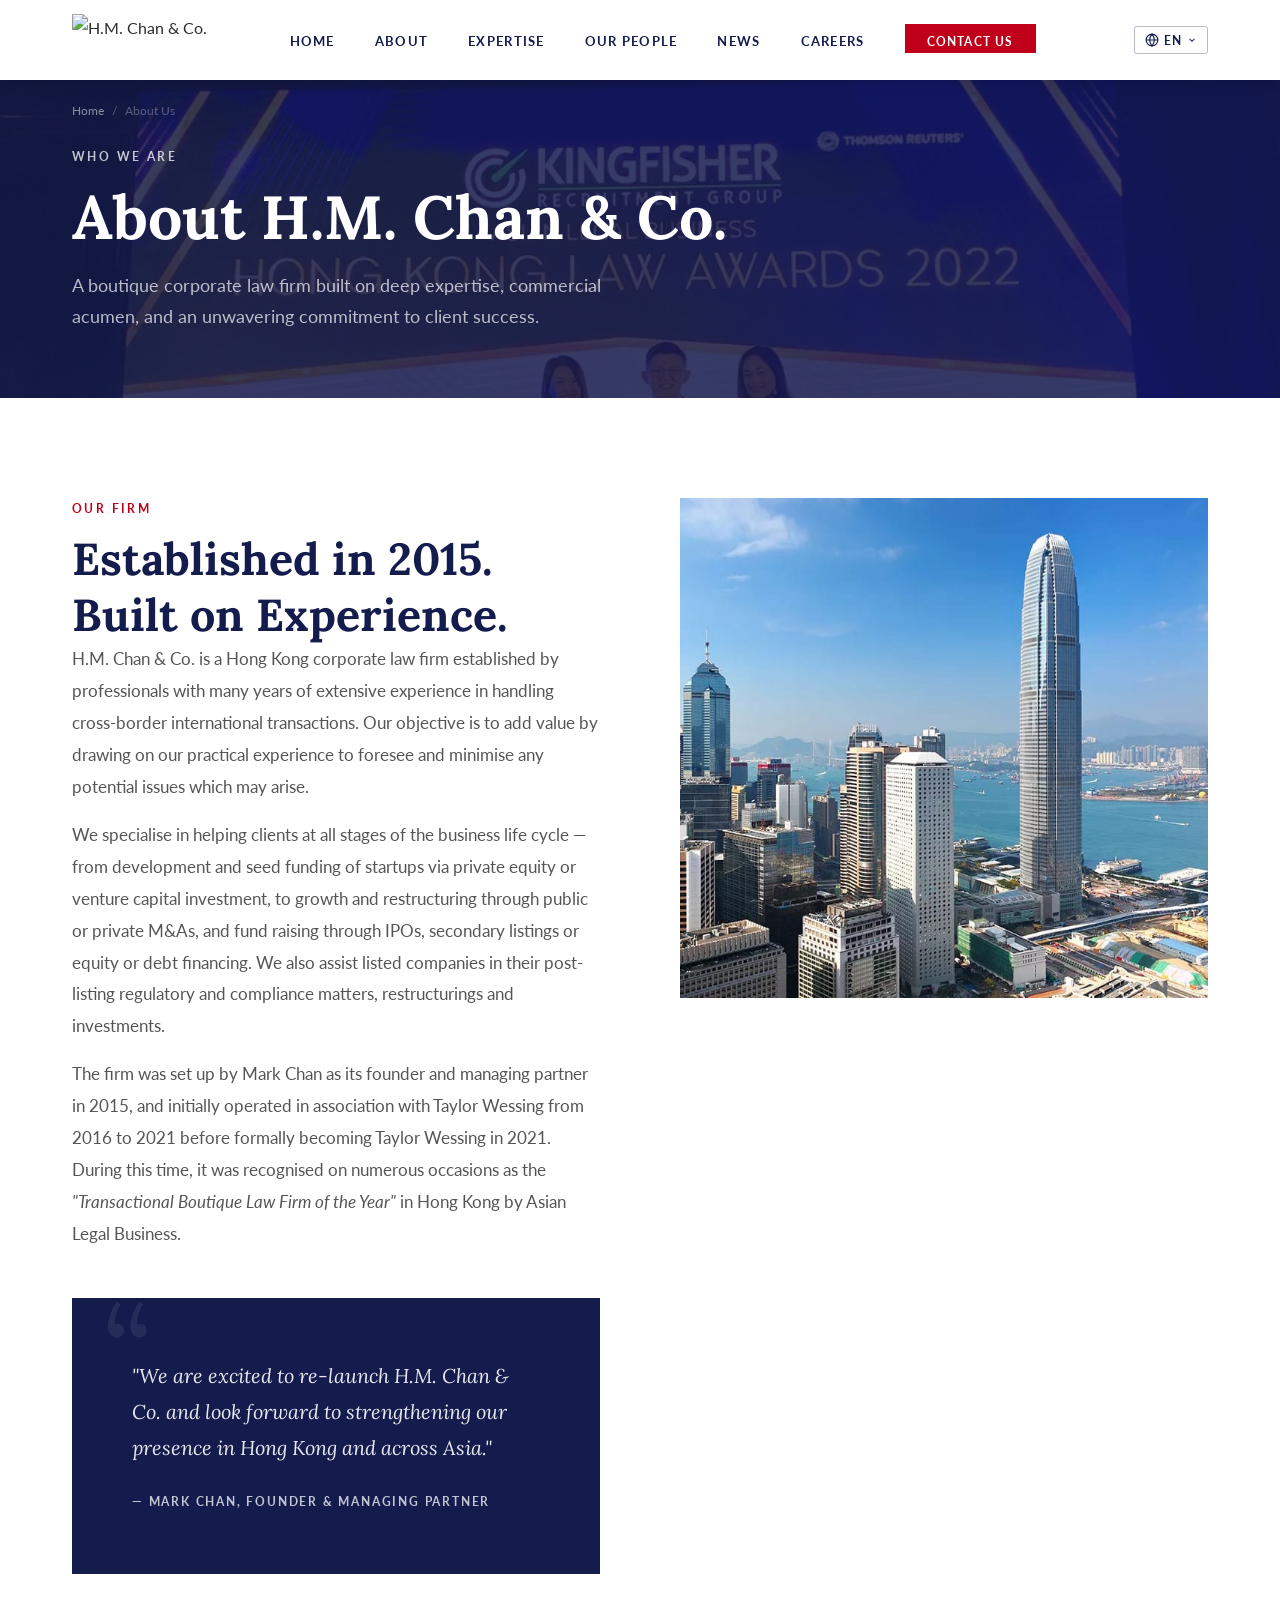
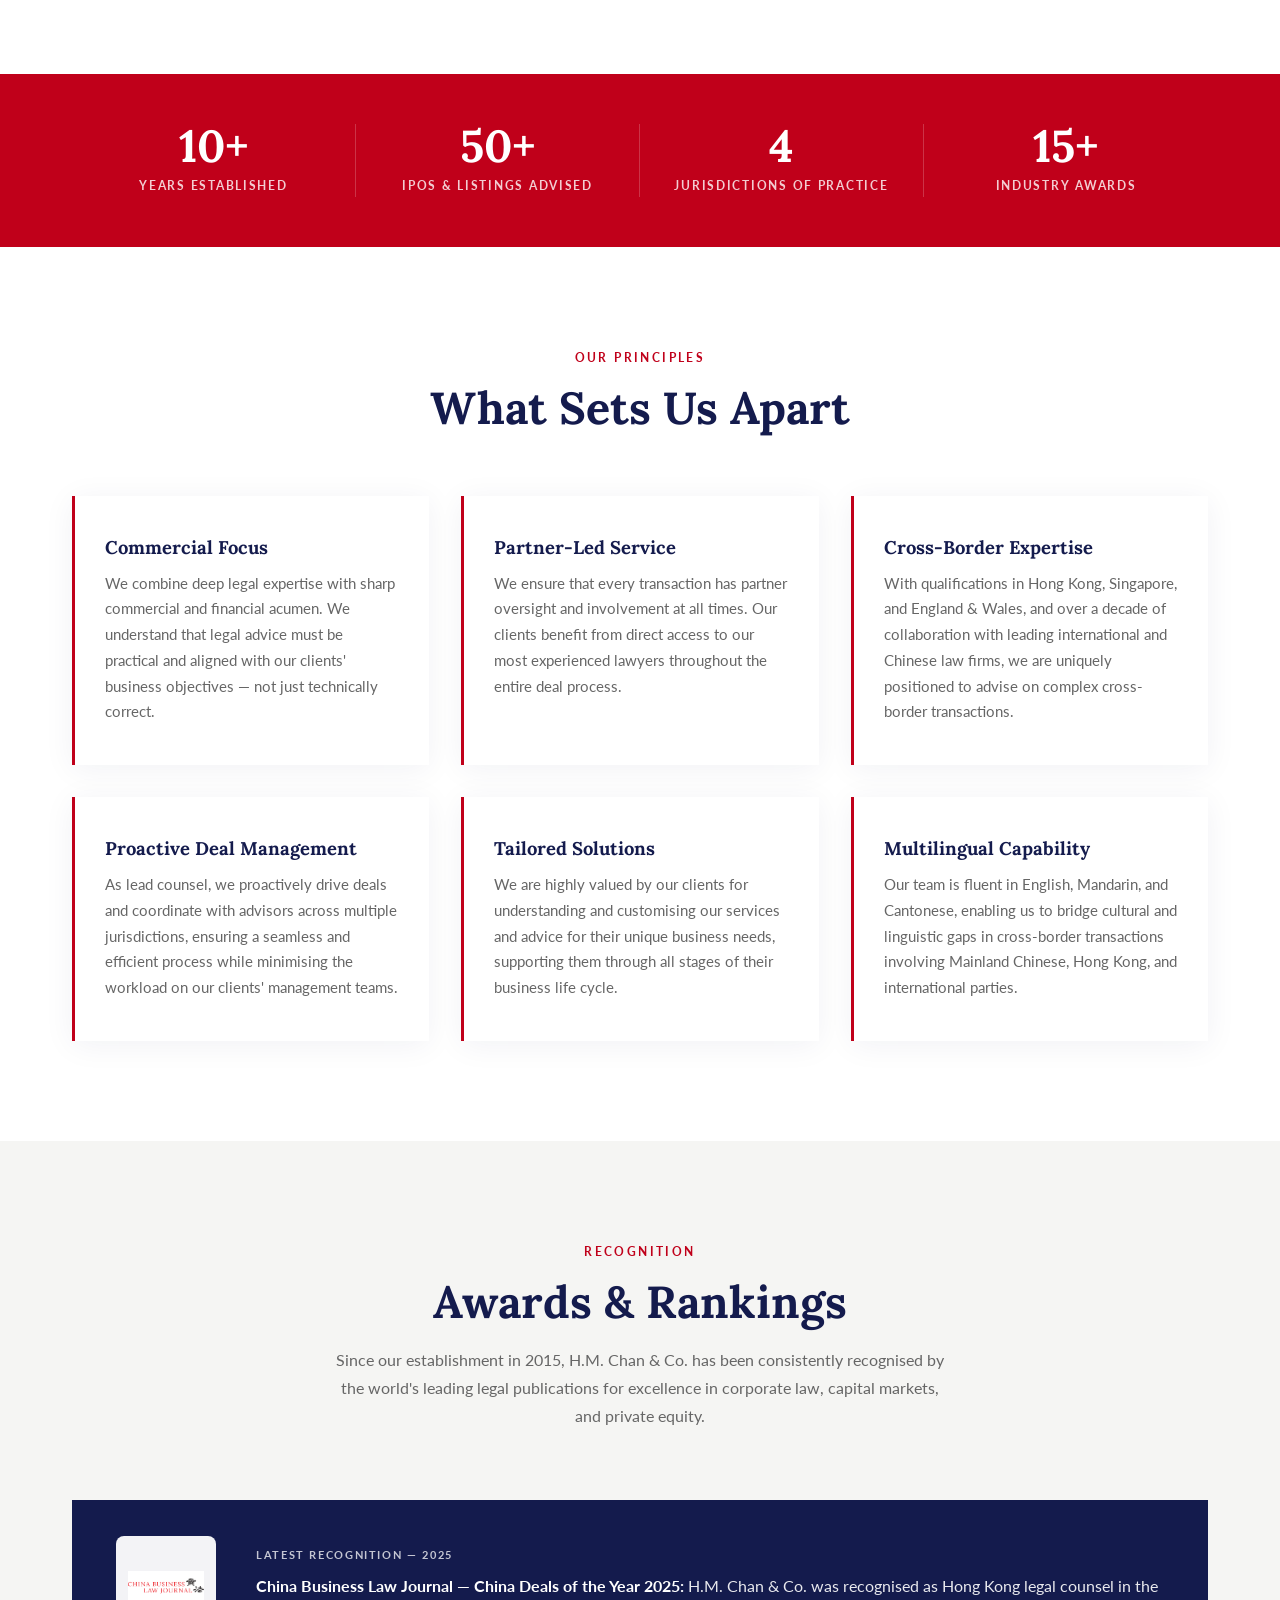
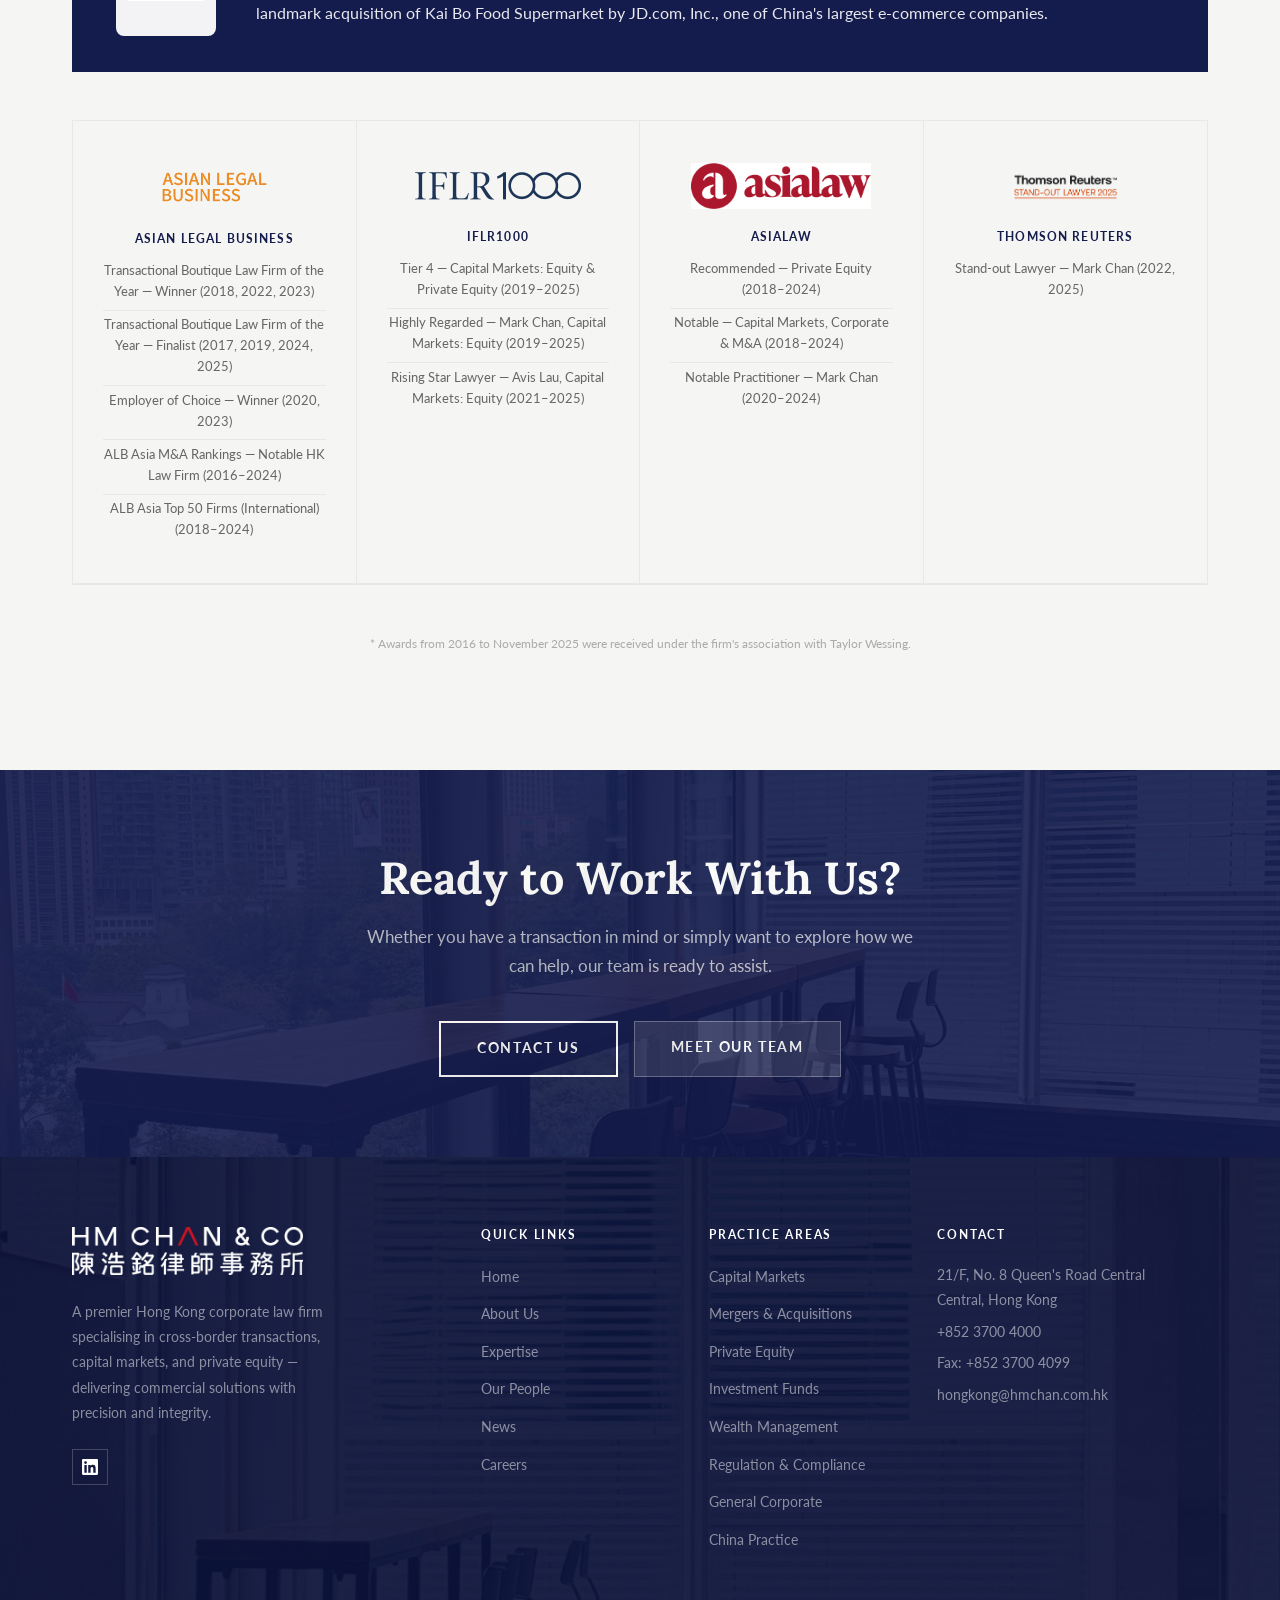
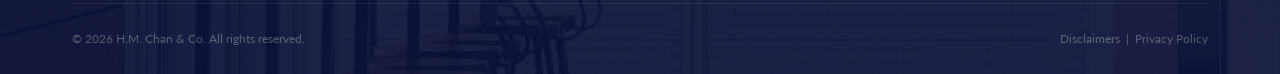
==== commit 797dbc87: "About: add CTA + fix jurisdictions to 4; Kevin Wong: move to Associate; vary section backgrounds" ====
--- a/about.html
+++ b/about.html
@@ -261,7 +261,7 @@
       <div class="about-stats-grid">
         <div class="about-stat-item" data-reveal><span class="num">10+</span><span class="lbl">Years Established</span></div>
         <div class="about-stat-item" data-reveal><span class="num">50+</span><span class="lbl">IPOs &amp; Listings Advised</span></div>
-        <div class="about-stat-item" data-reveal><span class="num">3</span><span class="lbl">Jurisdictions of Practice</span></div>
+        <div class="about-stat-item" data-reveal><span class="num">4</span><span class="lbl">Jurisdictions of Practice</span></div>
         <div class="about-stat-item" data-reveal><span class="num">15+</span><span class="lbl">Industry Awards</span></div>
       </div>
     </div>
@@ -373,6 +373,16 @@
     </div>
   </section>
 
+  <section id="cta-banner">
+    <div class="container">
+      <h2>Ready to Work With Us?</h2>
+      <p>Whether you have a transaction in mind or simply want to explore how we can help, our team is ready to assist.</p>
+      <div style="display:flex;gap:1rem;justify-content:center;flex-wrap:wrap;">
+        <a href="contact.html" class="btn btn-outline-white">Contact Us</a>
+        <a href="people.html" class="btn" style="background:rgba(255,255,255,0.12);color:#fff;border:1px solid rgba(255,255,255,0.3);">Meet Our Team</a>
+      </div>
+    </div>
+  </section>
   <div id="footer-placeholder"></div>
   <script src="js/components.js"></script>
   <script src="js/main.js"></script>
